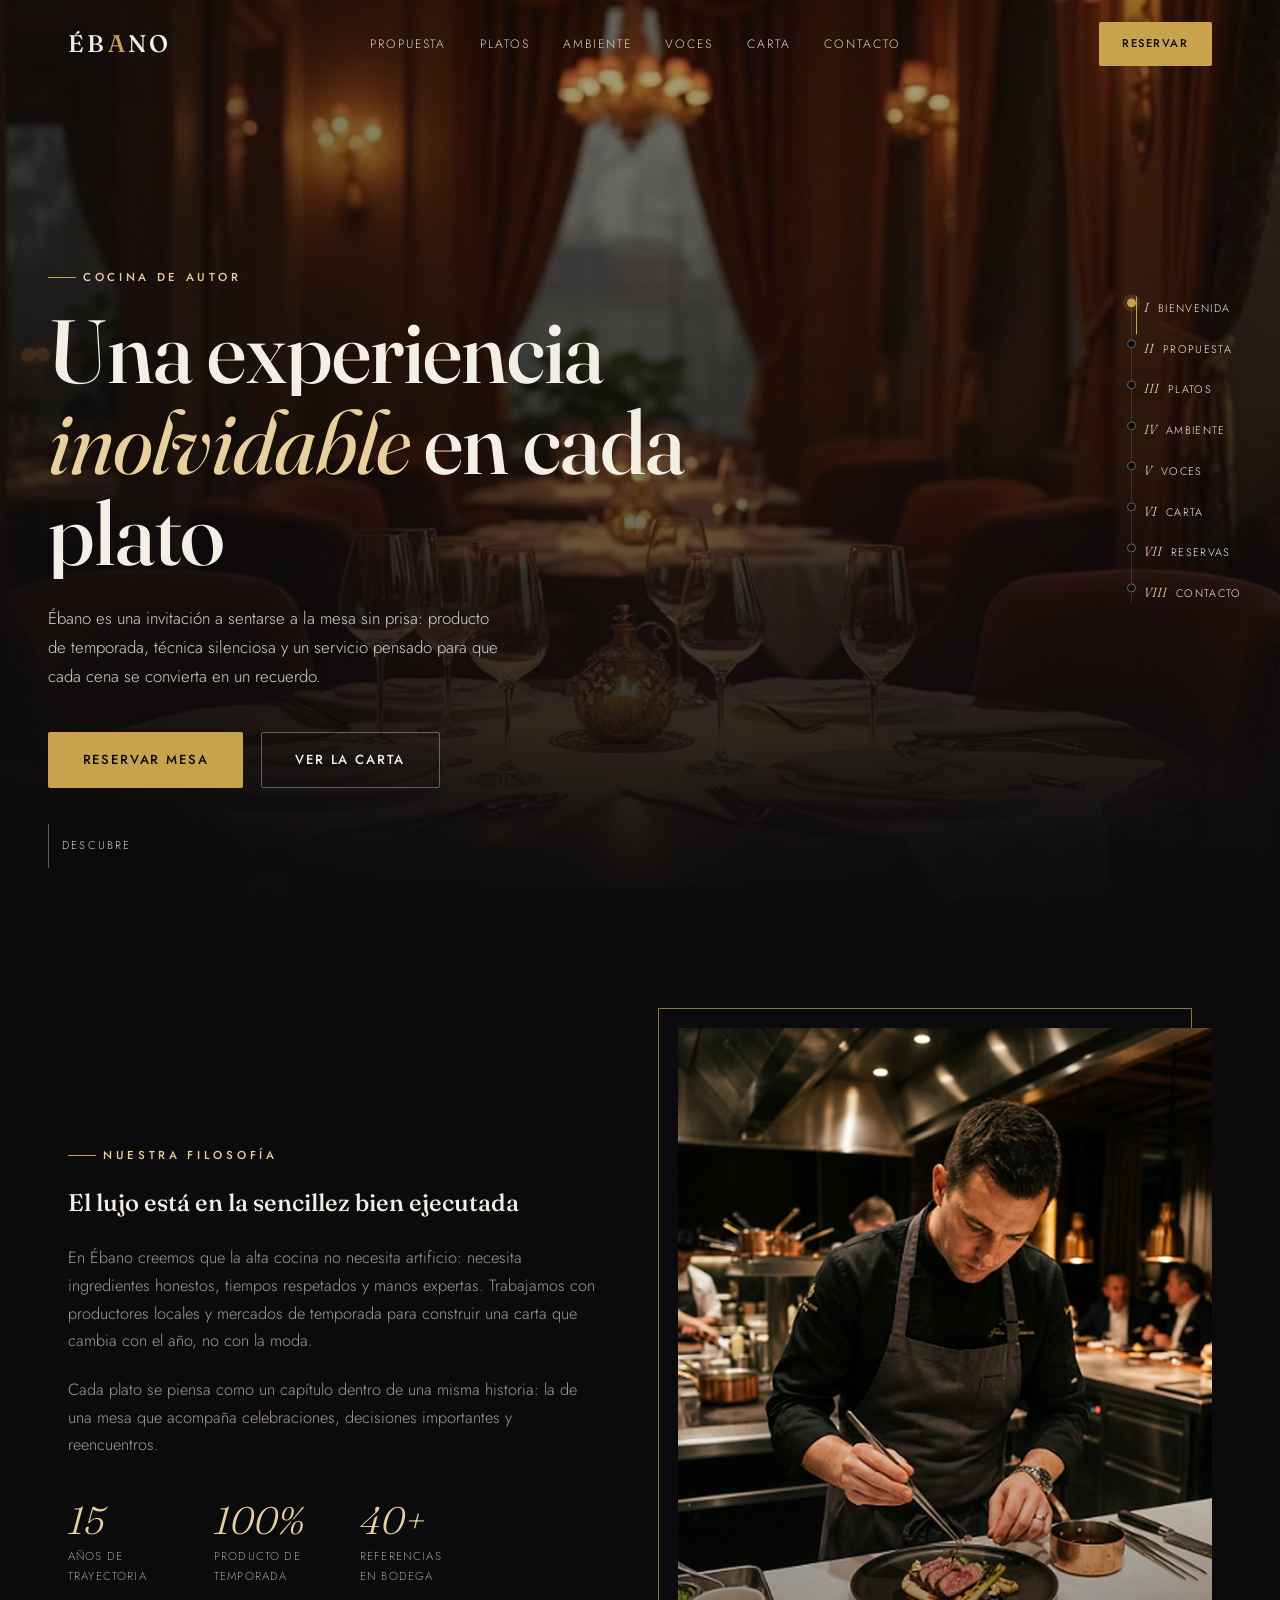
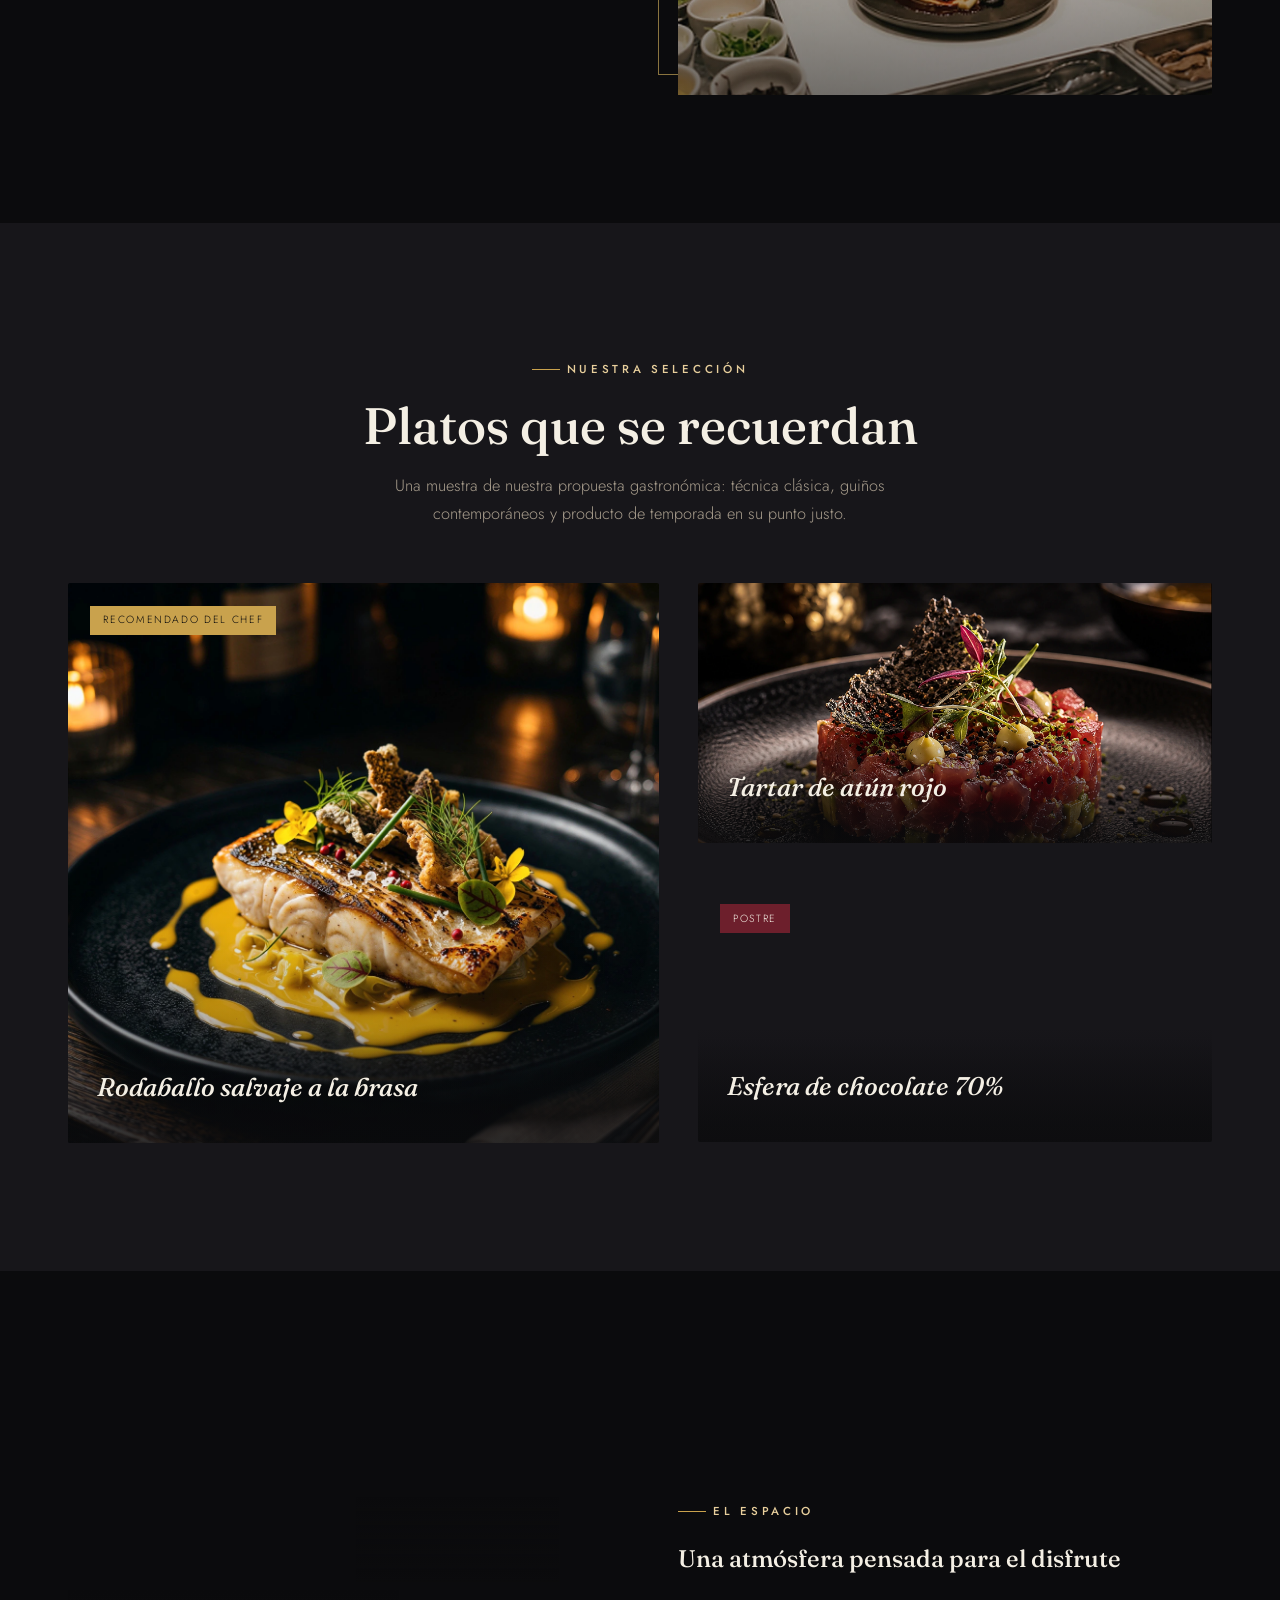
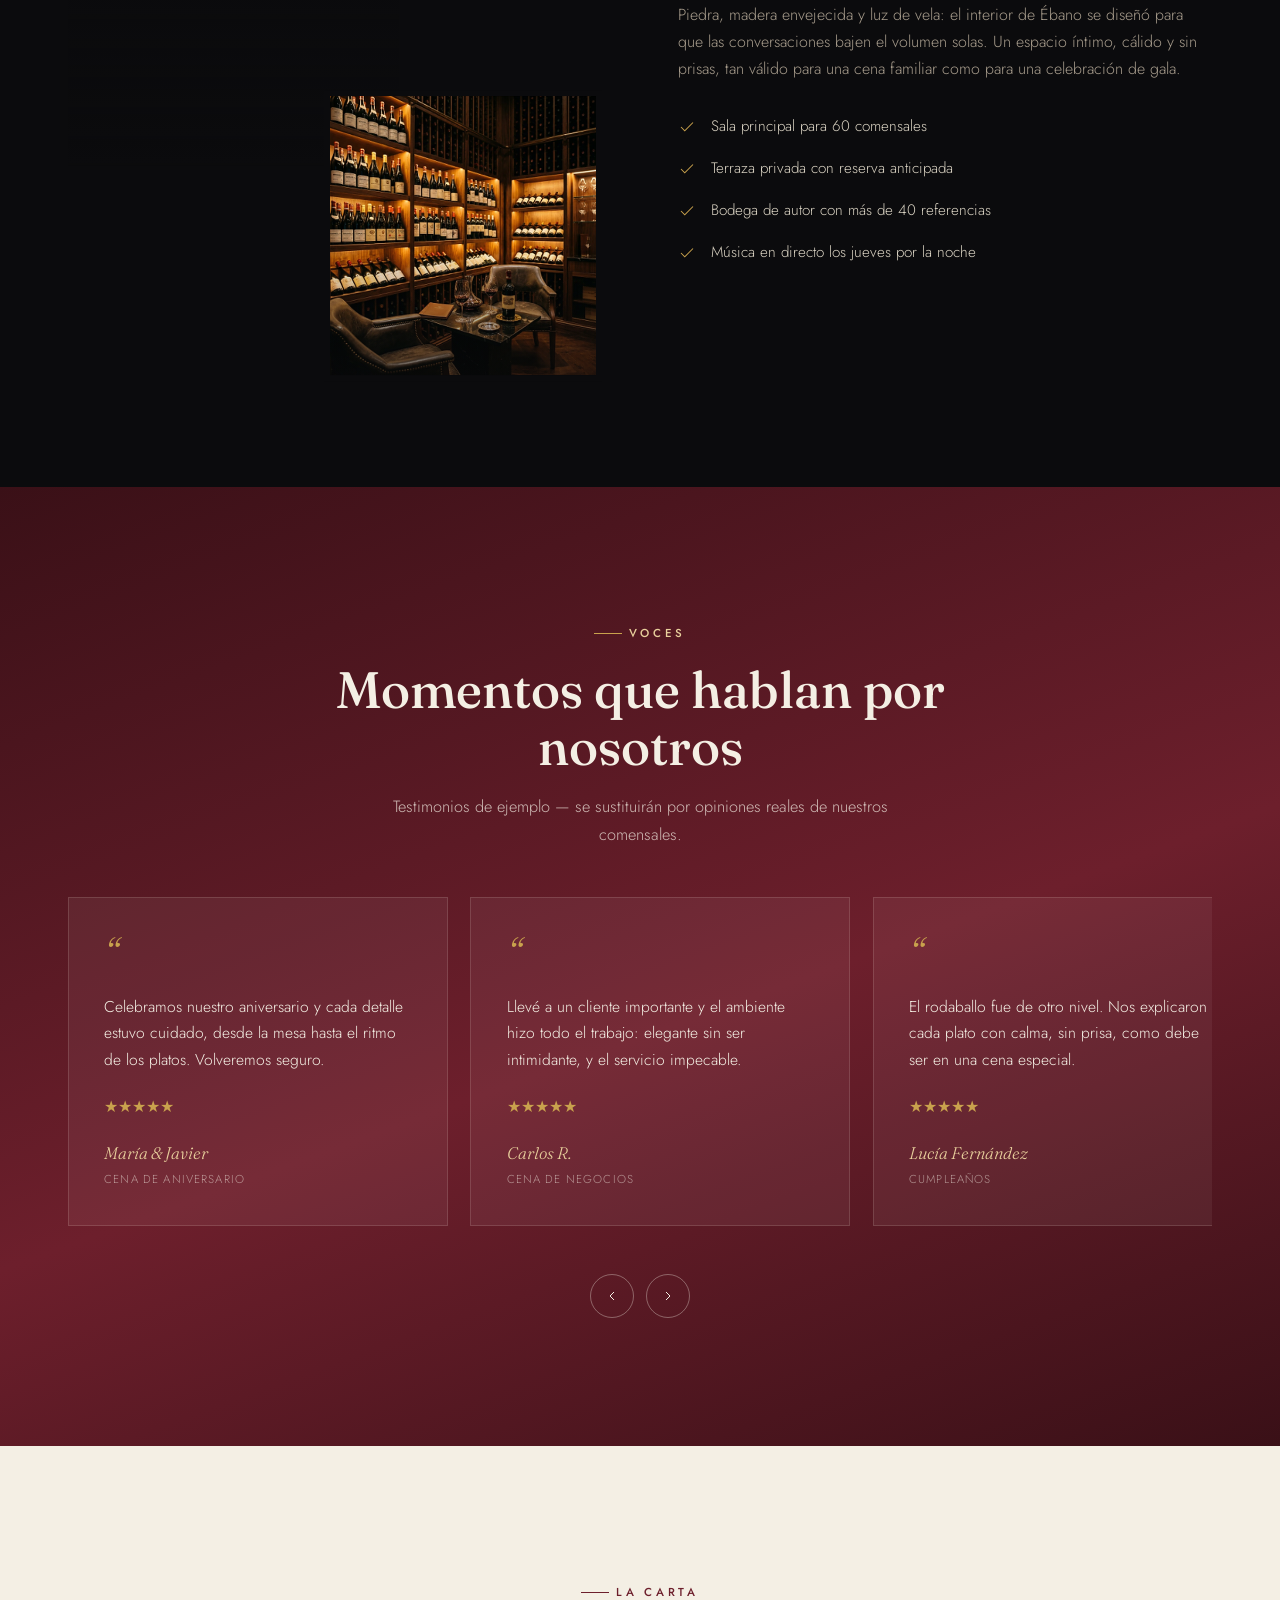
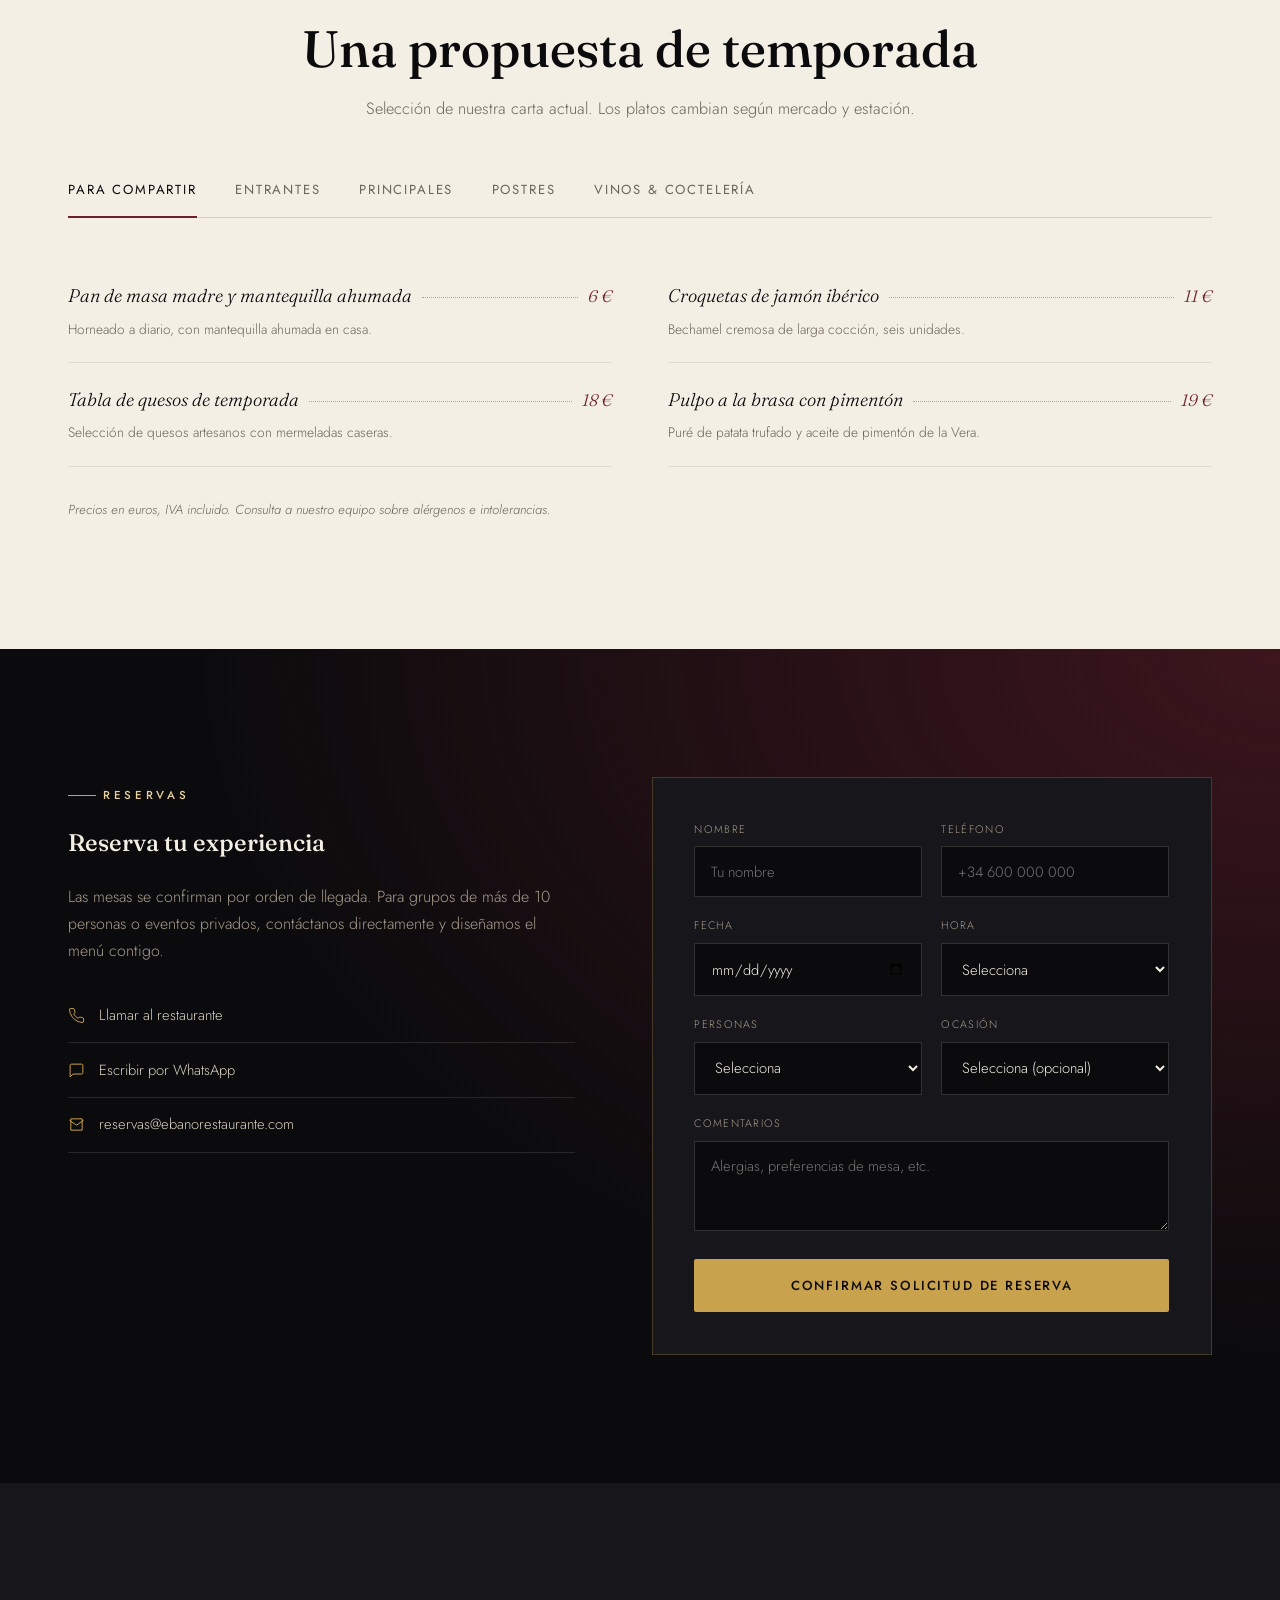
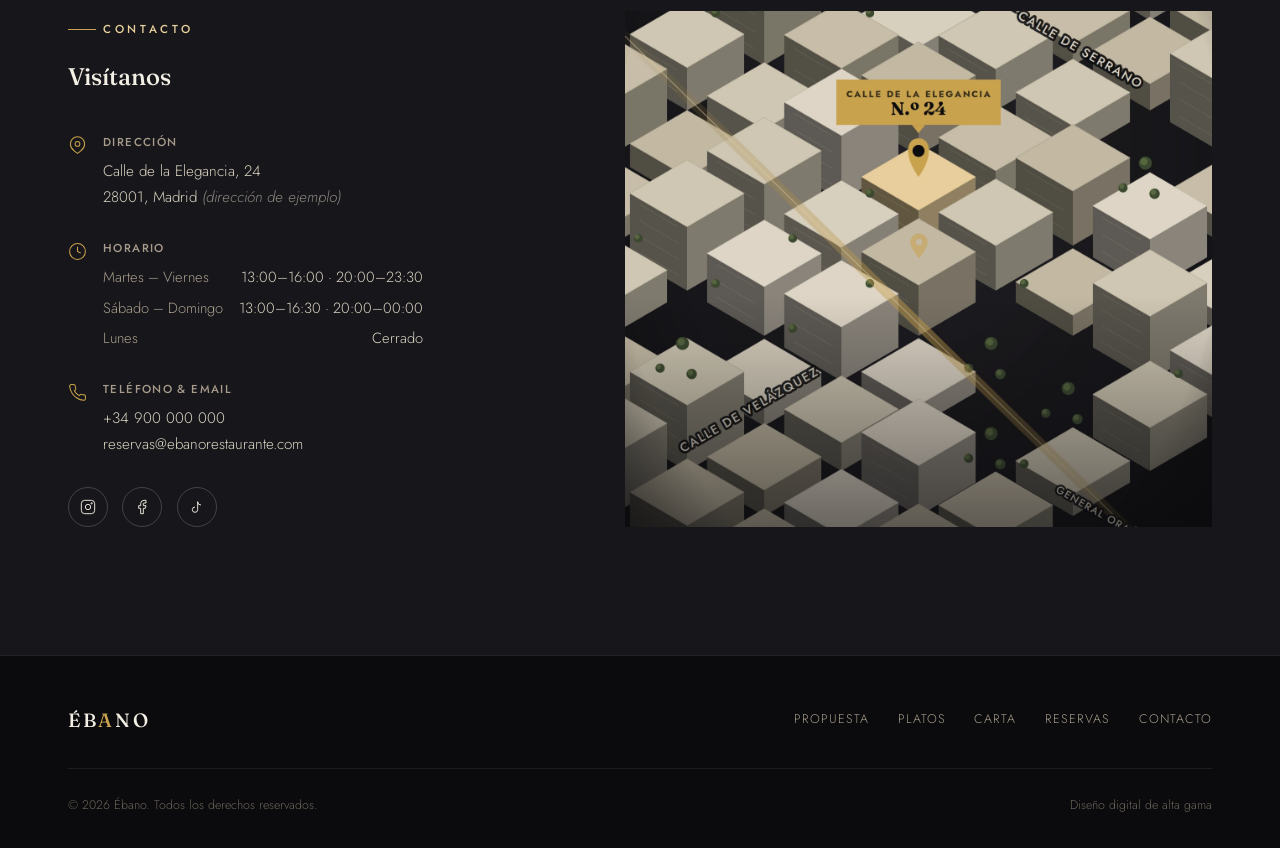
==== Ebano Restaurant/index.html @ 45c47ab7 "Add files via upload" ====
<!DOCTYPE html>
<html lang="es">
<head>
<meta charset="UTF-8">
<meta name="viewport" content="width=device-width, initial-scale=1.0">
<title>Ébano — Cocina de Autor</title>
<meta name="description" content="Ébano, cocina de autor. Una experiencia gastronómica excepcional para cenas, celebraciones y citas especiales.">

<link rel="preconnect" href="https://fonts.googleapis.com">
<link rel="preconnect" href="https://fonts.gstatic.com" crossorigin>
<link href="https://fonts.googleapis.com/css2?family=Fraunces:ital,wght@0,300;0,400;0,500;0,600;1,400;1,500&family=Jost:wght@300;400;500;600&display=swap" rel="stylesheet">

<style>
/* ============================================================
   TOKENS
============================================================ */
:root{
  --ink: #0b0b0d;
  --ink-2: #0f0f12;
  --charcoal: #17161a;
  --charcoal-2: #211f24;
  --gold: #c9a24d;
  --gold-soft: #e8cf9c;
  --gold-dim: #8a743f;
  --warm-white: #f4efe4;
  --warm-white-dim: #d9d2c2;
  --wine: #6d1f2c;
  --wine-deep: #3a1017;
  --stone: #a79c8c;
  --stone-dark: #6b6459;

  --font-display: 'Fraunces', serif;
  --font-body: 'Jost', sans-serif;

  --container: 1240px;
  --gap: clamp(1.25rem, 3vw, 2.5rem);
  --section-pad: clamp(5rem, 10vw, 9rem);
  --header-h: 88px;

  --ease: cubic-bezier(.22,1,.36,1);
}

@media (prefers-reduced-motion: reduce){
  *{ animation-duration: 0.001ms !important; animation-iteration-count: 1 !important; transition-duration: 0.001ms !important; scroll-behavior: auto !important; }
}

*,*::before,*::after{ box-sizing: border-box; }
html{ scroll-behavior: smooth; }
body{
  margin:0;
  background: var(--ink);
  color: var(--warm-white);
  font-family: var(--font-body);
  font-weight: 300;
  line-height: 1.7;
  -webkit-font-smoothing: antialiased;
  overflow-x: hidden;
}
img{ max-width:100%; display:block; }
a{ color: inherit; text-decoration: none; }
ul{ list-style: none; margin:0; padding:0; }
h1,h2,h3,h4{ font-family: var(--font-display); font-weight: 500; margin: 0; color: var(--warm-white); }
p{ margin:0; }
button{ font-family: var(--font-body); cursor:pointer; }
section{ scroll-margin-top: var(--header-h); position: relative; }
::selection{ background: var(--gold); color: var(--ink); }

::-webkit-scrollbar{ width:10px; }
::-webkit-scrollbar-track{ background: var(--ink); }
::-webkit-scrollbar-thumb{ background: var(--charcoal-2); border-radius: 10px; }

.container{ max-width: var(--container); margin: 0 auto; padding: 0 clamp(1.5rem, 5vw, 3rem); }

.eyebrow{
  display:inline-flex; align-items:center; gap:.6em;
  font-family: var(--font-body); font-size: .72rem; letter-spacing: .32em; text-transform: uppercase;
  color: var(--gold-soft); font-weight: 500; margin-bottom: 1.1rem;
}
.eyebrow::before{ content:""; width: 28px; height:1px; background: var(--gold); display:inline-block; }
.eyebrow.on-light{ color: var(--wine); }
.eyebrow.on-light::before{ background: var(--wine); }

.section-head{ max-width: 680px; }
.section-head.center{ margin: 0 auto; text-align:center; }
.section-head h2{ font-size: clamp(2.1rem, 4vw, 3.4rem); line-height: 1.12; }
.section-head p{ margin-top: 1.1rem; color: var(--stone); font-size: 1.02rem; max-width: 560px; }
.section-head.center p{ margin-left:auto; margin-right:auto; }

/* Buttons */
.btn{
  display:inline-flex; align-items:center; justify-content:center; gap:.6rem;
  padding: 1rem 2.1rem; font-size: .82rem; letter-spacing:.14em; text-transform:uppercase; font-weight:500;
  border-radius: 2px; border: 1px solid transparent; transition: transform .5s var(--ease), background .4s ease, color .4s ease, border-color .4s ease, box-shadow .4s ease;
  white-space: nowrap;
}
.btn-gold{ background: var(--gold); color: var(--ink); }
.btn-gold:hover{ background: var(--gold-soft); transform: translateY(-2px); box-shadow: 0 14px 30px -10px rgba(201,162,77,.45); }
.btn-ghost{ border-color: rgba(244,239,228,.35); color: var(--warm-white); background: transparent; }
.btn-ghost:hover{ border-color: var(--gold); color: var(--gold-soft); transform: translateY(-2px); }
.btn-ghost.on-light{ border-color: rgba(58,16,23,.3); color: var(--ink); }
.btn-ghost.on-light:hover{ border-color: var(--wine); color: var(--wine); }
.btn-sm{ padding: .72rem 1.4rem; font-size:.7rem; }
.btn-block{ width:100%; }

/* Reveal on scroll */
.reveal{ opacity:0; transform: translateY(28px); transition: opacity .9s var(--ease), transform .9s var(--ease); }
.reveal.is-visible{ opacity:1; transform: translateY(0); }
.reveal-d1{ transition-delay:.08s; } .reveal-d2{ transition-delay:.16s; } .reveal-d3{ transition-delay:.24s; } .reveal-d4{ transition-delay:.32s; }

/* Placeholder media component */
.placeholder-media{
  position:relative; overflow:hidden; background:
    linear-gradient(135deg, var(--charcoal) 0%, var(--charcoal-2) 50%, var(--charcoal) 100%);
  display:flex; align-items:center; justify-content:center;
  border: 1px dashed rgba(201,162,77,.35);
}
.placeholder-media::before{
  content:""; position:absolute; inset:0;
  background: repeating-linear-gradient(45deg, rgba(244,239,228,.025) 0 2px, transparent 2px 14px);
}
.placeholder-media .ph-inner{
  position:relative; z-index:1; display:flex; flex-direction:column; align-items:center; gap:.6rem;
  color: var(--stone); text-align:center; padding: 1rem;
}
.placeholder-media svg{ width:34px; height:34px; opacity:.55; }
.placeholder-media .ph-label{ font-size:.68rem; letter-spacing:.14em; text-transform:uppercase; opacity:.7; max-width: 220px; }
.placeholder-media.shimmer::after{
  content:""; position:absolute; inset:0;
  background: linear-gradient(100deg, transparent 30%, rgba(201,162,77,.08) 50%, transparent 70%);
  background-size: 220% 100%;
  animation: shimmer 6s ease-in-out infinite;
}
@keyframes shimmer{ 0%{background-position:180% 0;} 100%{background-position:-40% 0;} }

/* Real photo variant — same box/positioning as placeholder-media, just swaps the empty state for an actual image */
.placeholder-media.has-image{ border:none; background:none; }
.placeholder-media.has-image::before{ content:none; }
.placeholder-media.has-image.shimmer::after{ content:none; }
.placeholder-media.has-image img{
  position:absolute; inset:0; width:100%; height:100%; object-fit:cover; display:block; z-index:0;
}
.placeholder-media.has-image .img-shade{
  position:absolute; inset:0; z-index:1;
  background: linear-gradient(180deg, rgba(11,11,13,0) 55%, rgba(11,11,13,.55) 100%);
  pointer-events:none;
}

/* ============================================================
   CURTAIN INTRO
============================================================ */
.curtain{ position: fixed; inset:0; z-index: 999; pointer-events:none; }
.curtain-panel{ position:absolute; top:0; bottom:0; width:50%; background: var(--ink); transition: transform 1.3s var(--ease); }
.curtain-panel.left{ left:0; transform: translateX(0); }
.curtain-panel.right{ right:0; transform: translateX(0); }
.curtain-mark{
  position:absolute; top:50%; left:50%; transform: translate(-50%,-50%);
  font-family: var(--font-display); font-style:italic; font-weight:400; color: var(--gold-soft);
  font-size: 1.4rem; letter-spacing:.06em; opacity:1; transition: opacity .5s ease;
}
body.curtain-open .curtain-panel.left{ transform: translateX(-100%); }
body.curtain-open .curtain-panel.right{ transform: translateX(100%); }
body.curtain-open .curtain-mark{ opacity:0; }
body.curtain-done .curtain{ display:none; }

/* ============================================================
   HEADER / NAV
============================================================ */
.site-header{
  position: fixed; top:0; left:0; right:0; z-index: 500; height: var(--header-h);
  display:flex; align-items:center;
  background: transparent;
  transition: background .5s ease, box-shadow .5s ease, height .4s ease, backdrop-filter .5s ease;
}
.site-header.scrolled{
  background: rgba(11,11,13,.82); backdrop-filter: blur(14px); -webkit-backdrop-filter: blur(14px);
  box-shadow: 0 1px 0 rgba(201,162,77,.18); height: 76px;
}
.nav-inner{ width:100%; display:flex; align-items:center; justify-content:space-between; }
.logo{ font-family: var(--font-display); font-size: 1.5rem; letter-spacing:.14em; color: var(--warm-white); font-weight:500; }
.logo em{ color: var(--gold); font-style: normal; }
.nav-links{ display:flex; align-items:center; gap: 2.1rem; }
.nav-link{ font-size:.76rem; letter-spacing:.16em; text-transform:uppercase; color: var(--warm-white-dim); position:relative; padding: .3rem 0; transition: color .3s ease; }
.nav-link::after{ content:""; position:absolute; left:0; bottom:-2px; width:0; height:1px; background: var(--gold); transition: width .35s var(--ease); }
.nav-link:hover{ color: var(--warm-white); }
.nav-link:hover::after{ width:100%; }
.nav-right{ display:flex; align-items:center; gap:1.4rem; }
.nav-toggle{ display:none; flex-direction:column; gap:5px; background:none; border:none; padding: .6rem; z-index: 501; }
.nav-toggle span{ width:22px; height:1px; background: var(--warm-white); transition: transform .35s ease, opacity .35s ease; }

/* ============================================================
   COURSE RAIL (signature element)
============================================================ */
.course-rail{
  position: fixed; right: clamp(1rem, 3vw, 2.4rem); top:50%; transform: translateY(-50%);
  z-index: 400; display:flex; align-items:center;
}
.rail-track{ position:absolute; left:5px; top:0; bottom:0; width:1px; background: rgba(244,239,228,.14); }
.rail-progress{ position:absolute; left:5px; top:0; width:1px; background: var(--gold); height:0%; transition: height .2s linear; }
.rail-list{ display:flex; flex-direction:column; gap: 1.15rem; padding-left: 1.1rem; }
.rail-list li{ display:flex; align-items:baseline; gap:.6rem; cursor:pointer; opacity:.45; transition: opacity .4s ease; }
.rail-list li::before{ content:""; position:absolute; left:1px; width:9px; height:9px; margin-top:.15rem; border-radius:50%; background: var(--ink); border:1px solid var(--stone-dark); transition: all .4s ease; }
.rail-list li.active{ opacity:1; }
.rail-list li.active::before{ background: var(--gold); border-color: var(--gold); box-shadow: 0 0 0 4px rgba(201,162,77,.16); }
.rail-num{ font-family: var(--font-display); font-style:italic; font-size:.82rem; color: var(--gold-soft); }
.rail-label{ font-size:.68rem; letter-spacing:.12em; text-transform:uppercase; white-space:nowrap; }
@media (max-width: 1180px){ .course-rail{ display:none; } }

/* ============================================================
   HERO
============================================================ */
.hero{ position:relative; min-height:100vh; display:flex; align-items:flex-end; overflow:hidden; }
.hero-media{ position:absolute; inset:-8% -4%; }
.hero-media .placeholder-media{ width:100%; height:100%; border:none; }
.hero-overlay{
  position:absolute; inset:0;
  background:
    linear-gradient(180deg, rgba(11,11,13,.35) 0%, rgba(11,11,13,.55) 55%, rgba(11,11,13,.96) 100%),
    linear-gradient(90deg, rgba(11,11,13,.55) 0%, transparent 40%);
}
.hero-content{ position:relative; z-index:2; padding: 0 clamp(1.5rem,5vw,3rem) clamp(4.5rem,9vw,7rem); width:100%; }
.hero-content .eyebrow{ color: var(--gold-soft); }
.hero-title{
  font-size: clamp(2.6rem, 7vw, 6.2rem); line-height: 1.02; font-weight: 500; letter-spacing:-.01em;
  max-width: 15ch;
}
.hero-title .word{ display:inline-block; overflow:hidden; vertical-align:top; }
.hero-title .word span{ display:inline-block; transform: translateY(110%); transition: transform 1s var(--ease); }
.hero-title em{ font-style: italic; font-weight:400; color: var(--gold-soft); }
body.curtain-done .hero-title .word span{ transform: translateY(0); }
.hero-sub{ margin-top: 1.6rem; max-width: 46ch; color: var(--warm-white-dim); font-size: 1.05rem; }
.hero-actions{ margin-top: 2.6rem; display:flex; gap:1.1rem; flex-wrap:wrap; }
.hero-scroll{
  position:absolute; left: clamp(1.5rem,5vw,3rem); bottom: 2rem; z-index:2;
  display:flex; align-items:center; gap:.8rem; color: var(--warm-white-dim); font-size:.7rem; letter-spacing:.2em; text-transform:uppercase;
}
.hero-scroll .line{ width:1px; height: 44px; background: rgba(244,239,228,.35); position:relative; overflow:hidden; }
.hero-scroll .line::after{ content:""; position:absolute; top:-100%; left:0; width:100%; height:100%; background: var(--gold); animation: scrollline 2.4s ease-in-out infinite; }
@keyframes scrollline{ 0%{ top:-100%; } 60%{ top:100%; } 100%{ top:100%; } }

/* ============================================================
   PROPUESTA
============================================================ */
.propuesta{ padding: var(--section-pad) 0; background: var(--ink); }
.propuesta .container{ display:grid; grid-template-columns: 1fr 1fr; gap: clamp(2.5rem,6vw,5rem); align-items:center; }
.propuesta-media{ position:relative; }
.propuesta-media::before{
  content:""; position:absolute; top: -20px; left: -20px; right: 20px; bottom: 20px;
  border: 1px solid var(--gold-dim); z-index:0;
}
.propuesta-media .placeholder-media{ position:relative; z-index:1; aspect-ratio: 4/5; width:100%; }
.propuesta-text p{ color: var(--stone); font-size: 1.02rem; margin-top: 1.3rem; }
.stats-row{ display:flex; gap: clamp(1.6rem,4vw,3rem); margin-top: 2.6rem; flex-wrap:wrap; }
.stat{ }
.stat-num{ font-family: var(--font-display); font-style:italic; font-size: 2.4rem; color: var(--gold-soft); line-height:1; }
.stat-label{ margin-top:.5rem; font-size:.72rem; letter-spacing:.1em; text-transform:uppercase; color: var(--stone); max-width:14ch; }

/* ============================================================
   PLATOS
============================================================ */
.platos{ padding: var(--section-pad) 0; background: var(--charcoal); }
.dishes-grid{ margin-top: 3.5rem; display:grid; grid-template-columns: 1.15fr 1fr; gap: var(--gap); }
.dish-side{ display:flex; flex-direction:column; gap: var(--gap); }
.dish-card{ position:relative; border-radius:2px; overflow:hidden; cursor:default; }
.dish-card .placeholder-media{ width:100%; height:100%; border:none; transition: transform 1.4s var(--ease); }
.dish-card:hover .placeholder-media{ transform: scale(1.06); }
.dish-card.featured{ min-height: 560px; }
.dish-side .dish-card{ min-height: 260px; }
.dish-tag{
  position:absolute; top: 1.4rem; left:1.4rem; z-index:2; font-size:.65rem; letter-spacing:.16em; text-transform:uppercase;
  color: var(--ink); background: var(--gold); padding:.35rem .8rem;
}
.dish-info{
  position:absolute; left:0; right:0; bottom:0; z-index:2; padding: 1.8rem;
  background: linear-gradient(0deg, rgba(11,11,13,.94) 10%, rgba(11,11,13,.5) 60%, transparent 100%);
  transform: translateY(46%); transition: transform .6s var(--ease);
}
.dish-card:hover .dish-info{ transform: translateY(0); }
.dish-name{ font-size: clamp(1.3rem,2vw,1.8rem); font-style: italic; }
.dish-desc{ margin-top:.6rem; color: var(--warm-white-dim); font-size:.9rem; max-width: 40ch; opacity:0; transition: opacity .4s ease .1s; }
.dish-card:hover .dish-desc{ opacity:1; }
.dish-price{ margin-top:.8rem; color: var(--gold-soft); font-size:.85rem; letter-spacing:.06em; }

/* ============================================================
   AMBIENTE
============================================================ */
.ambiente{ padding: var(--section-pad) 0; background: var(--ink); overflow:hidden; }
.ambiente-grid{ display:grid; grid-template-columns: 1fr 1fr; gap: clamp(2.5rem,6vw,5rem); align-items:center; }
.ambiente-mosaic{ position:relative; height: clamp(380px, 46vw, 560px); }
.mosaic-item{ position:absolute; overflow:hidden; }
.mosaic-item .placeholder-media{ width:100%; height:100%; border:none; }
.mosaic-1{ width:62%; height:70%; top:0; left:0; z-index:2; }
.mosaic-2{ width:52%; height:52%; right:0; bottom:0; z-index:3; border: 6px solid var(--ink); }
.mosaic-3{ width:38%; height:34%; right:8%; top:6%; z-index:1; opacity:.85; }
.ambiente-text p{ color: var(--stone); margin-top: 1.3rem; }
.feature-list{ margin-top: 2rem; display:flex; flex-direction:column; gap: 1rem; }
.feature-item{ display:flex; align-items:center; gap:.9rem; color: var(--warm-white-dim); font-size:.95rem; }
.feature-item svg{ width:18px; height:18px; color: var(--gold); flex-shrink:0; }

/* ============================================================
   VOCES / TESTIMONIALS
============================================================ */
.voces{ padding: var(--section-pad) 0; background: linear-gradient(160deg, var(--wine-deep) 0%, var(--wine) 55%, var(--wine-deep) 100%); }
.voces .eyebrow{ color: var(--gold-soft); }
.voces .section-head p{ color: rgba(244,239,228,.75); }
.testimonial-wrap{ position:relative; margin-top: 3rem; }
.testimonial-track{
  display:flex; gap: 1.4rem; overflow-x:auto; scroll-snap-type: x mandatory; padding-bottom: 1rem;
  scrollbar-width: none;
}
.testimonial-track::-webkit-scrollbar{ display:none; }
.t-card{
  scroll-snap-align:start; flex: 0 0 clamp(280px, 34vw, 380px); background: rgba(244,239,228,.06);
  border: 1px solid rgba(244,239,228,.14); padding: 2.2rem; display:flex; flex-direction:column; gap:1.2rem;
}
.t-quote-mark{ font-family: var(--font-display); font-style:italic; font-size: 2.6rem; color: var(--gold); line-height:1; }
.t-text{ color: var(--warm-white); font-size:.98rem; flex-grow:1; }
.t-stars{ display:flex; gap:.2rem; color: var(--gold); }
.t-stars svg{ width:14px; height:14px; }
.t-name{ font-family: var(--font-display); font-style:italic; color: var(--gold-soft); font-size:1.05rem; }
.t-occasion{ font-size:.72rem; letter-spacing:.1em; text-transform:uppercase; color: rgba(244,239,228,.55); margin-top:.15rem; }
.carousel-controls{ display:flex; gap:.8rem; justify-content:center; margin-top:2rem; }
.carousel-btn{
  width:44px; height:44px; border-radius:50%; border:1px solid rgba(244,239,228,.35); background:transparent;
  display:flex; align-items:center; justify-content:center; color: var(--warm-white); transition: all .35s ease;
}
.carousel-btn:hover{ border-color: var(--gold); color: var(--gold-soft); }
.carousel-btn svg{ width:16px; height:16px; }

/* ============================================================
   CARTA / MENU  (light "paper" section — signature contrast)
============================================================ */
.carta{ padding: var(--section-pad) 0; background: var(--warm-white); color: var(--ink); }
.carta .eyebrow{ color: var(--wine); }
.carta .eyebrow::before{ background: var(--wine); }
.carta .section-head h2{ color: var(--ink); }
.carta .section-head p{ color: var(--stone-dark); }
.menu-tabs{ margin-top: 3rem; display:flex; gap: clamp(1.2rem,3vw,2.4rem); flex-wrap:wrap; border-bottom: 1px solid rgba(58,16,23,.15); padding-bottom: 0; }
.menu-tab{
  background:none; border:none; padding: .6rem 0 1.1rem; font-size:.82rem; letter-spacing:.14em; text-transform:uppercase;
  color: var(--stone-dark); position:relative; transition: color .3s ease;
}
.menu-tab::after{ content:""; position:absolute; left:0; right:0; bottom:-1px; height:2px; background: var(--wine); transform: scaleX(0); transform-origin:left; transition: transform .4s var(--ease); }
.menu-tab.active{ color: var(--ink); }
.menu-tab.active::after{ transform: scaleX(1); }
.menu-panel{ display:none; margin-top: 2.6rem; }
.menu-panel.active{ display:block; animation: fadein .5s ease; }
@keyframes fadein{ from{ opacity:0; transform: translateY(8px);} to{ opacity:1; transform: translateY(0);} }
.menu-grid{ display:grid; grid-template-columns: 1fr 1fr; gap: 0 3.5rem; }
.menu-item{ display:flex; flex-direction:column; padding: 1.3rem 0; border-bottom: 1px solid rgba(58,16,23,.1); }
.menu-item-top{ display:flex; align-items:baseline; gap:.6rem; }
.menu-item-name{ font-family: var(--font-display); font-style:italic; font-size:1.15rem; white-space:nowrap; }
.menu-item-leader{ flex-grow:1; border-bottom:1px dotted rgba(58,16,23,.35); transform: translateY(-4px); }
.menu-item-price{ font-family: var(--font-display); font-style:italic; font-size:1.05rem; color: var(--wine); white-space:nowrap; }
.menu-item-desc{ margin-top:.4rem; font-size:.86rem; color: var(--stone-dark); max-width: 46ch; }
.menu-note{ margin-top: 2rem; font-size:.82rem; color: var(--stone-dark); font-style:italic; }

/* ============================================================
   RESERVAS
============================================================ */
.reservas{ padding: var(--section-pad) 0; background: radial-gradient(ellipse at top right, rgba(109,31,44,.5), transparent 60%), var(--ink); }
.reservas-grid{ display:grid; grid-template-columns: .95fr 1.05fr; gap: clamp(2.5rem,6vw,5rem); align-items:flex-start; }
.reservas-text p{ color: var(--stone); margin-top:1.2rem; }
.quick-actions{ margin-top: 2.4rem; display:flex; flex-direction:column; gap:.9rem; }
.quick-action{ display:flex; align-items:center; gap:.9rem; color: var(--warm-white-dim); font-size:.92rem; border-bottom:1px solid rgba(244,239,228,.12); padding-bottom:.9rem; transition: color .3s ease; }
.quick-action:hover{ color: var(--gold-soft); }
.quick-action svg{ width:17px; height:17px; color: var(--gold); flex-shrink:0; }

.res-card{ background: var(--charcoal); border: 1px solid rgba(201,162,77,.25); padding: clamp(1.8rem,4vw,2.6rem); position:relative; }
.res-form{ display:grid; grid-template-columns: 1fr 1fr; gap: 1.2rem; }
.field{ display:flex; flex-direction:column; gap:.5rem; }
.field.full{ grid-column: 1 / -1; }
.field label{ font-size:.68rem; letter-spacing:.12em; text-transform:uppercase; color: var(--stone); }
.field input, .field select, .field textarea{
  background: var(--ink); border: 1px solid rgba(244,239,228,.16); color: var(--warm-white);
  padding: .85rem 1rem; font-family: var(--font-body); font-size:.92rem; font-weight:300; transition: border-color .3s ease;
}
.field input:focus, .field select:focus, .field textarea:focus{ outline:none; border-color: var(--gold); }
.field textarea{ resize: vertical; min-height: 90px; }
.res-submit{ grid-column: 1/-1; margin-top:.6rem; }
.res-success{ display:none; flex-direction:column; align-items:center; text-align:center; gap:1.1rem; padding: 2.4rem 1rem; }
.res-success.show{ display:flex; animation: fadein .6s ease; }
.res-success .check{ width:56px; height:56px; border-radius:50%; border:1px solid var(--gold); display:flex; align-items:center; justify-content:center; }
.res-success .check svg{ width:24px; height:24px; color: var(--gold); }
.res-success h4{ font-style:italic; font-size:1.4rem; }
.res-success p{ color: var(--stone); font-size:.92rem; max-width: 34ch; }

/* ============================================================
   CONTACTO
============================================================ */
.contacto{ padding: var(--section-pad) 0; background: var(--charcoal); }
.contacto-grid{ display:grid; grid-template-columns: .9fr 1.1fr; gap: clamp(2.5rem,6vw,5rem); align-items:stretch; }
.info-block{ margin-bottom: 1.8rem; display:flex; gap:1rem; }
.info-block svg{ width:19px; height:19px; color: var(--gold); flex-shrink:0; margin-top:.2rem; }
.info-block h4{ font-size:.72rem; letter-spacing:.12em; text-transform:uppercase; color: var(--stone); font-family: var(--font-body); font-weight:500; margin-bottom:.4rem; }
.info-block p{ color: var(--warm-white-dim); font-size:.95rem; }
.hours-table{ display:flex; flex-direction:column; gap:.35rem; }
.hours-row{ display:flex; justify-content:space-between; gap:1rem; font-size:.92rem; color: var(--warm-white-dim); }
.hours-row span:first-child{ color: var(--stone); }
.social-row{ display:flex; gap:.9rem; margin-top:1.6rem; }
.social-icon{ width:40px; height:40px; border:1px solid rgba(244,239,228,.2); border-radius:50%; display:flex; align-items:center; justify-content:center; transition: all .3s ease; }
.social-icon:hover{ border-color: var(--gold); background: var(--gold); color: var(--ink); }
.social-icon svg{ width:16px; height:16px; }
.map-placeholder{ min-height: 380px; height:100%; position:relative; }
.map-placeholder .pin{ position:absolute; top:50%; left:50%; transform: translate(-50%,-100%); color: var(--gold); }
.map-placeholder .pin svg{ width:30px; height:30px; }

/* ============================================================
   FOOTER
============================================================ */
.site-footer{ background: var(--ink); border-top: 1px solid rgba(244,239,228,.1); padding: 3rem 0 2rem; }
.footer-top{ display:flex; justify-content:space-between; align-items:center; flex-wrap:wrap; gap:1.5rem; padding-bottom: 2rem; border-bottom: 1px solid rgba(244,239,228,.08); }
.footer-links{ display:flex; gap: 1.8rem; flex-wrap:wrap; }
.footer-links a{ font-size:.78rem; letter-spacing:.08em; text-transform:uppercase; color: var(--stone); transition: color .3s ease; }
.footer-links a:hover{ color: var(--gold-soft); }
.footer-bottom{ padding-top:1.6rem; display:flex; justify-content:space-between; flex-wrap:wrap; gap:1rem; font-size:.78rem; color: var(--stone-dark); }

/* ============================================================
   CUSTOM CURSOR (pointer devices only)
============================================================ */
.cursor-ring{ position:fixed; width:30px; height:30px; border:1px solid var(--gold); border-radius:50%; pointer-events:none; z-index:600; transform: translate(-50%,-50%); transition: width .25s ease, height .25s ease, opacity .3s ease, border-color .25s ease; opacity:0; }
.cursor-ring.active{ opacity:.9; }
.cursor-ring.big{ width:54px; height:54px; background: rgba(201,162,77,.08); }
@media (hover:none), (max-width:900px){ .cursor-ring{ display:none; } }

/* ============================================================
   RESPONSIVE
============================================================ */
@media (max-width: 980px){
  .propuesta .container, .ambiente-grid, .reservas-grid, .contacto-grid{ grid-template-columns: 1fr; }
  .propuesta-media{ order:-1; }
  .dishes-grid{ grid-template-columns: 1fr; }
  .dish-card.featured{ min-height: 380px; }
  .menu-grid{ grid-template-columns: 1fr; }
  .res-form{ grid-template-columns: 1fr; }
}
@media (max-width: 900px){
  .nav-links{
    position: fixed; inset: 0 0 0 auto; width: min(78vw, 340px); background: var(--ink-2);
    flex-direction:column; align-items:flex-start; justify-content:center; gap: 2rem; padding: 2rem;
    transform: translateX(100%); transition: transform .5s var(--ease); box-shadow: -10px 0 40px rgba(0,0,0,.4);
  }
  .nav-links.open{ transform: translateX(0); }
  .nav-toggle{ display:flex; }
  body.nav-open .nav-toggle span:nth-child(1){ transform: translateY(6px) rotate(45deg); }
  body.nav-open .nav-toggle span:nth-child(2){ opacity:0; }
  body.nav-open .nav-toggle span:nth-child(3){ transform: translateY(-6px) rotate(-45deg); }
  .nav-right .btn{ display:none; }
}
@media (max-width: 640px){
  .hero-title{ max-width: 100%; }
  .stats-row{ gap: 1.6rem; }
  .footer-top, .footer-bottom{ flex-direction:column; align-items:flex-start; }
}
</style>
</head>
<body>

<!-- CURTAIN INTRO -->
<div class="curtain" id="curtain" aria-hidden="true">
  <div class="curtain-panel left"></div>
  <div class="curtain-panel right"></div>
  <div class="curtain-mark">É B A N O</div>
</div>

<div class="cursor-ring" id="cursorRing"></div>

<!-- HEADER -->
<header class="site-header" id="siteHeader">
  <div class="container nav-inner">
    <a href="#inicio" class="logo">ÉB<em>A</em>NO</a>
    <nav class="nav-links" id="navLinks">
      <a class="nav-link" href="#propuesta">Propuesta</a>
      <a class="nav-link" href="#platos">Platos</a>
      <a class="nav-link" href="#ambiente">Ambiente</a>
      <a class="nav-link" href="#voces">Voces</a>
      <a class="nav-link" href="#carta">Carta</a>
      <a class="nav-link" href="#contacto">Contacto</a>
    </nav>
    <div class="nav-right">
      <a href="#reservas" class="btn btn-gold btn-sm">Reservar</a>
      <button class="nav-toggle" id="navToggle" aria-label="Abrir menú">
        <span></span><span></span><span></span>
      </button>
    </div>
  </div>
</header>

<!-- COURSE RAIL -->
<aside class="course-rail" id="courseRail">
  <div class="rail-track"><div class="rail-progress" id="railProgress"></div></div>
  <ul class="rail-list">
    <li data-target="inicio" class="active"><span class="rail-num">I</span><span class="rail-label">Bienvenida</span></li>
    <li data-target="propuesta"><span class="rail-num">II</span><span class="rail-label">Propuesta</span></li>
    <li data-target="platos"><span class="rail-num">III</span><span class="rail-label">Platos</span></li>
    <li data-target="ambiente"><span class="rail-num">IV</span><span class="rail-label">Ambiente</span></li>
    <li data-target="voces"><span class="rail-num">V</span><span class="rail-label">Voces</span></li>
    <li data-target="carta"><span class="rail-num">VI</span><span class="rail-label">Carta</span></li>
    <li data-target="reservas"><span class="rail-num">VII</span><span class="rail-label">Reservas</span></li>
    <li data-target="contacto"><span class="rail-num">VIII</span><span class="rail-label">Contacto</span></li>
  </ul>
</aside>

<!-- HERO -->
<section id="inicio" class="hero">
  <div class="hero-media" data-parallax="0.25">
    <div class="placeholder-media has-image">
      <img src="images/hero-salon.webp" alt="Salón principal de Ébano en penumbra, mesas vestidas con velas encendidas y copas de vino" loading="eager" fetchpriority="high" decoding="async">
      <div class="img-shade"></div>
    </div>
  </div>
  <div class="hero-overlay"></div>

  <div class="hero-content">
    <div class="eyebrow reveal">Cocina de autor</div>
    <h1 class="hero-title">
      <div class="word"><span>Una</span></div> <div class="word"><span>experiencia</span></div><br>
      <div class="word"><span><em>inolvidable</em></span></div> <div class="word"><span>en</span></div> <div class="word"><span>cada</span></div> <div class="word"><span>plato</span></div>
    </h1>
    <p class="hero-sub reveal reveal-d2">Ébano es una invitación a sentarse a la mesa sin prisa: producto de temporada, técnica silenciosa y un servicio pensado para que cada cena se convierta en un recuerdo.</p>
    <div class="hero-actions reveal reveal-d3">
      <a href="#reservas" class="btn btn-gold">Reservar mesa</a>
      <a href="#carta" class="btn btn-ghost">Ver la carta</a>
    </div>
  </div>

  <div class="hero-scroll"><span class="line"></span> Descubre</div>
</section>

<!-- PROPUESTA -->
<section id="propuesta" class="section propuesta">
  <div class="container">
    <div class="propuesta-text">
      <div class="eyebrow reveal">Nuestra filosofía</div>
      <h2 class="reveal">El lujo está en la sencillez bien ejecutada</h2>
      <p class="reveal reveal-d1">En Ébano creemos que la alta cocina no necesita artificio: necesita ingredientes honestos, tiempos respetados y manos expertas. Trabajamos con productores locales y mercados de temporada para construir una carta que cambia con el año, no con la moda.</p>
      <p class="reveal reveal-d2">Cada plato se piensa como un capítulo dentro de una misma historia: la de una mesa que acompaña celebraciones, decisiones importantes y reencuentros.</p>
      <div class="stats-row">
        <div class="stat reveal reveal-d1"><div class="stat-num" data-count="15">0</div><div class="stat-label">Años de trayectoria</div></div>
        <div class="stat reveal reveal-d2"><div class="stat-num" data-count="100" data-suffix="%">0%</div><div class="stat-label">Producto de temporada</div></div>
        <div class="stat reveal reveal-d3"><div class="stat-num" data-count="40" data-suffix="+">0</div><div class="stat-label">Referencias en bodega</div></div>
      </div>
    </div>
    <div class="propuesta-media reveal reveal-d2">
      <div class="placeholder-media has-image">
        <img src="images/chef-ejecutivo.webp" alt="Chef ejecutivo de Ébano terminando un emplatado en la cocina abierta" loading="lazy" decoding="async">
        <div class="img-shade"></div>
      </div>
    </div>
  </div>
</section>

<!-- PLATOS -->
<section id="platos" class="section platos">
  <div class="container">
    <div class="section-head center reveal">
      <div class="eyebrow" style="justify-content:center">Nuestra selección</div>
      <h2>Platos que se recuerdan</h2>
      <p>Una muestra de nuestra propuesta gastronómica: técnica clásica, guiños contemporáneos y producto de temporada en su punto justo.</p>
    </div>

    <div class="dishes-grid">
      <div class="dish-card featured reveal reveal-d1">
        <div class="placeholder-media has-image">
          <img src="images/rodaballo.webp" alt="Rodaballo salvaje a la brasa con beurre blanc de azafrán" loading="lazy" decoding="async">
          <div class="img-shade"></div>
        </div>
        <span class="dish-tag">Recomendado del chef</span>
        <div class="dish-info">
          <h3 class="dish-name">Rodaballo salvaje a la brasa</h3>
          <p class="dish-desc">Beurre blanc de azafrán, puerro confitado y crujiente de sus propias escamas.</p>
          <p class="dish-price">34 €</p>
        </div>
      </div>

      <div class="dish-side">
        <div class="dish-card reveal reveal-d2">
          <div class="placeholder-media has-image">
            <img src="images/tartar-atun.webp" alt="Tartar de atún rojo con aguacate ahumado y sésamo negro" loading="lazy" decoding="async">
            <div class="img-shade"></div>
          </div>
          <div class="dish-info">
            <h3 class="dish-name">Tartar de atún rojo</h3>
            <p class="dish-desc">Toques cítricos, aguacate ahumado y sésamo negro tostado.</p>
            <p class="dish-price">21 €</p>
          </div>
        </div>
        <div class="dish-card reveal reveal-d3">
          <div class="placeholder-media has-image">
            <img src="images/esfera-chocolate.webp" alt="Esfera de chocolate 70% con interior líquido de avellana" loading="lazy" decoding="async">
            <div class="img-shade"></div>
          </div>
          <span class="dish-tag" style="background:var(--wine); color:var(--warm-white);">Postre</span>
          <div class="dish-info">
            <h3 class="dish-name">Esfera de chocolate 70%</h3>
            <p class="dish-desc">Corazón líquido de avellana y helado de café tostado en casa.</p>
            <p class="dish-price">12 €</p>
          </div>
        </div>
      </div>
    </div>
  </div>
</section>

<!-- AMBIENTE -->
<section id="ambiente" class="section ambiente">
  <div class="container ambiente-grid">
    <div class="ambiente-mosaic">
      <div class="mosaic-item mosaic-1 reveal" data-parallax="0.06">
        <div class="placeholder-media has-image">
          <img src="images/ambiente-sala.webp" alt="Sala principal de Ébano con madera oscura, luces cálidas colgantes y mesa con velas" loading="lazy" decoding="async">
          <div class="img-shade"></div>
        </div>
      </div>
      <!-- Bodega de vinos -->
      <div class="mosaic-item mosaic-2 reveal reveal-d2" data-parallax="-0.05">
        <div class="placeholder-media has-image">
          <img src="images/bodega-vinos.webp" alt="Bodega de vinos de Ébano con estanterías iluminadas" loading="lazy" decoding="async">
          <div class="img-shade"></div>
        </div>
      </div>
      <!-- Detalle de mesa -->
      <div class="mosaic-item mosaic-3 reveal reveal-d3" data-parallax="0.1">
        <div class="placeholder-media has-image">
          <img src="images/detalle-mesa.webp" alt="Detalle de mesa con copa de vino, cubertería y luz de vela" loading="lazy" decoding="async">
          <div class="img-shade"></div>
        </div>
      </div>
    </div>

    <div class="ambiente-text">
      <div class="eyebrow reveal">El espacio</div>
      <h2 class="reveal">Una atmósfera pensada para el disfrute</h2>
      <p class="reveal reveal-d1">Piedra, madera envejecida y luz de vela: el interior de Ébano se diseñó para que las conversaciones bajen el volumen solas. Un espacio íntimo, cálido y sin prisas, tan válido para una cena familiar como para una celebración de gala.</p>
      <div class="feature-list">
        <div class="feature-item reveal reveal-d1"><svg viewBox="0 0 24 24" fill="none" stroke="currentColor" stroke-width="1.4"><path d="M20 6L9 17l-5-5"/></svg> Sala principal para 60 comensales</div>
        <div class="feature-item reveal reveal-d2"><svg viewBox="0 0 24 24" fill="none" stroke="currentColor" stroke-width="1.4"><path d="M20 6L9 17l-5-5"/></svg> Terraza privada con reserva anticipada</div>
        <div class="feature-item reveal reveal-d3"><svg viewBox="0 0 24 24" fill="none" stroke="currentColor" stroke-width="1.4"><path d="M20 6L9 17l-5-5"/></svg> Bodega de autor con más de 40 referencias</div>
        <div class="feature-item reveal reveal-d4"><svg viewBox="0 0 24 24" fill="none" stroke="currentColor" stroke-width="1.4"><path d="M20 6L9 17l-5-5"/></svg> Música en directo los jueves por la noche</div>
      </div>
    </div>
  </div>
</section>

<!-- VOCES / TESTIMONIOS -->
<section id="voces" class="section voces">
  <div class="container">
    <div class="section-head center reveal">
      <div class="eyebrow" style="justify-content:center">Voces</div>
      <h2>Momentos que hablan por nosotros</h2>
      <p>Testimonios de ejemplo — se sustituirán por opiniones reales de nuestros comensales.</p>
    </div>

    <div class="testimonial-wrap reveal reveal-d1">
      <div class="testimonial-track" id="testimonialTrack">

        <div class="t-card">
          <span class="t-quote-mark">“</span>
          <p class="t-text">Celebramos nuestro aniversario y cada detalle estuvo cuidado, desde la mesa hasta el ritmo de los platos. Volveremos seguro.</p>
          <div class="t-stars">★★★★★</div>
          <div><div class="t-name">María &amp; Javier</div><div class="t-occasion">Cena de aniversario</div></div>
        </div>

        <div class="t-card">
          <span class="t-quote-mark">“</span>
          <p class="t-text">Llevé a un cliente importante y el ambiente hizo todo el trabajo: elegante sin ser intimidante, y el servicio impecable.</p>
          <div class="t-stars">★★★★★</div>
          <div><div class="t-name">Carlos R.</div><div class="t-occasion">Cena de negocios</div></div>
        </div>

        <div class="t-card">
          <span class="t-quote-mark">“</span>
          <p class="t-text">El rodaballo fue de otro nivel. Nos explicaron cada plato con calma, sin prisa, como debe ser en una cena especial.</p>
          <div class="t-stars">★★★★★</div>
          <div><div class="t-name">Lucía Fernández</div><div class="t-occasion">Cumpleaños</div></div>
        </div>

        <div class="t-card">
          <span class="t-quote-mark">“</span>
          <p class="t-text">Fuimos en familia, con niños incluidos, y nos hicieron sentir tan bienvenidos como en cualquier otra mesa. Muy agradecidos.</p>
          <div class="t-stars">★★★★★</div>
          <div><div class="t-name">Familia Ortega</div><div class="t-occasion">Cena familiar</div></div>
        </div>

        <div class="t-card">
          <span class="t-quote-mark">“</span>
          <p class="t-text">Primera cita perfecta: mesa tranquila, carta de vinos con recomendaciones acertadas y un postre que todavía recordamos.</p>
          <div class="t-stars">★★★★★</div>
          <div><div class="t-name">Andrés &amp; Paula</div><div class="t-occasion">Primera cita</div></div>
        </div>

      </div>
      <div class="carousel-controls">
        <button class="carousel-btn" id="tPrev" aria-label="Anterior"><svg viewBox="0 0 24 24" fill="none" stroke="currentColor" stroke-width="1.5"><path d="M15 18l-6-6 6-6"/></svg></button>
        <button class="carousel-btn" id="tNext" aria-label="Siguiente"><svg viewBox="0 0 24 24" fill="none" stroke="currentColor" stroke-width="1.5"><path d="M9 18l6-6-6-6"/></svg></button>
      </div>
    </div>
  </div>
</section>

<!-- CARTA / MENU -->
<section id="carta" class="section carta">
  <div class="container">
    <div class="section-head center reveal">
      <div class="eyebrow on-light" style="justify-content:center">La carta</div>
      <h2>Una propuesta de temporada</h2>
      <p>Selección de nuestra carta actual. Los platos cambian según mercado y estación.</p>
    </div>

    <div class="menu-tabs reveal reveal-d1" id="menuTabs">
      <button class="menu-tab active" data-panel="compartir">Para compartir</button>
      <button class="menu-tab" data-panel="entrantes">Entrantes</button>
      <button class="menu-tab" data-panel="principales">Principales</button>
      <button class="menu-tab" data-panel="postres">Postres</button>
      <button class="menu-tab" data-panel="vinos">Vinos &amp; Coctelería</button>
    </div>

    <div class="menu-panel active" id="panel-compartir">
      <div class="menu-grid">
        <div class="menu-item"><div class="menu-item-top"><span class="menu-item-name">Pan de masa madre y mantequilla ahumada</span><span class="menu-item-leader"></span><span class="menu-item-price">6 €</span></div><p class="menu-item-desc">Horneado a diario, con mantequilla ahumada en casa.</p></div>
        <div class="menu-item"><div class="menu-item-top"><span class="menu-item-name">Croquetas de jamón ibérico</span><span class="menu-item-leader"></span><span class="menu-item-price">11 €</span></div><p class="menu-item-desc">Bechamel cremosa de larga cocción, seis unidades.</p></div>
        <div class="menu-item"><div class="menu-item-top"><span class="menu-item-name">Tabla de quesos de temporada</span><span class="menu-item-leader"></span><span class="menu-item-price">18 €</span></div><p class="menu-item-desc">Selección de quesos artesanos con mermeladas caseras.</p></div>
        <div class="menu-item"><div class="menu-item-top"><span class="menu-item-name">Pulpo a la brasa con pimentón</span><span class="menu-item-leader"></span><span class="menu-item-price">19 €</span></div><p class="menu-item-desc">Puré de patata trufado y aceite de pimentón de la Vera.</p></div>
      </div>
    </div>

    <div class="menu-panel" id="panel-entrantes">
      <div class="menu-grid">
        <div class="menu-item"><div class="menu-item-top"><span class="menu-item-name">Tartar de atún rojo</span><span class="menu-item-leader"></span><span class="menu-item-price">21 €</span></div><p class="menu-item-desc">Toques cítricos, aguacate ahumado y sésamo negro.</p></div>
        <div class="menu-item"><div class="menu-item-top"><span class="menu-item-name">Ravioli de boletus</span><span class="menu-item-leader"></span><span class="menu-item-price">17 €</span></div><p class="menu-item-desc">Mantequilla noisette y parmesano curado 24 meses.</p></div>
        <div class="menu-item"><div class="menu-item-top"><span class="menu-item-name">Vieiras a la plancha</span><span class="menu-item-leader"></span><span class="menu-item-price">23 €</span></div><p class="menu-item-desc">Puré de coliflor asada y vinagreta de cítricos.</p></div>
        <div class="menu-item"><div class="menu-item-top"><span class="menu-item-name">Ensalada de temporada</span><span class="menu-item-leader"></span><span class="menu-item-price">14 €</span></div><p class="menu-item-desc">Vegetales de mercado, queso de cabra y frutos secos.</p></div>
      </div>
    </div>

    <div class="menu-panel" id="panel-principales">
      <div class="menu-grid">
        <div class="menu-item"><div class="menu-item-top"><span class="menu-item-name">Rodaballo salvaje a la brasa</span><span class="menu-item-leader"></span><span class="menu-item-price">34 €</span></div><p class="menu-item-desc">Beurre blanc de azafrán y puerro confitado.</p></div>
        <div class="menu-item"><div class="menu-item-top"><span class="menu-item-name">Solomillo de vaca madurada</span><span class="menu-item-leader"></span><span class="menu-item-price">32 €</span></div><p class="menu-item-desc">Reducción de vino tinto, foie y patata fondant.</p></div>
        <div class="menu-item"><div class="menu-item-top"><span class="menu-item-name">Steak tartare "Ébano"</span><span class="menu-item-leader"></span><span class="menu-item-price">26 €</span></div><p class="menu-item-desc">Corte a cuchillo, yema curada y trufa de temporada.</p></div>
        <div class="menu-item"><div class="menu-item-top"><span class="menu-item-name">Arroz de setas y trufa</span><span class="menu-item-leader"></span><span class="menu-item-price">24 €</span></div><p class="menu-item-desc">Caldo de setas silvestres y aceite de trufa negra.</p></div>
      </div>
    </div>

    <div class="menu-panel" id="panel-postres">
      <div class="menu-grid">
        <div class="menu-item"><div class="menu-item-top"><span class="menu-item-name">Esfera de chocolate 70%</span><span class="menu-item-leader"></span><span class="menu-item-price">12 €</span></div><p class="menu-item-desc">Corazón líquido de avellana y helado de café.</p></div>
        <div class="menu-item"><div class="menu-item-top"><span class="menu-item-name">Tarta fina de manzana</span><span class="menu-item-leader"></span><span class="menu-item-price">10 €</span></div><p class="menu-item-desc">Hojaldre crujiente y helado de vainilla de Madagascar.</p></div>
        <div class="menu-item"><div class="menu-item-top"><span class="menu-item-name">Queso de cabra y miel de flores</span><span class="menu-item-leader"></span><span class="menu-item-price">9 €</span></div><p class="menu-item-desc">Con nueces caramelizadas y reducción de miel.</p></div>
        <div class="menu-item"><div class="menu-item-top"><span class="menu-item-name">Cítricos, aceite de oliva y albahaca</span><span class="menu-item-leader"></span><span class="menu-item-price">9 €</span></div><p class="menu-item-desc">Postre ligero de temporada, ideal para cerrar la cena.</p></div>
      </div>
    </div>

    <div class="menu-panel" id="panel-vinos">
      <div class="menu-grid">
        <div class="menu-item"><div class="menu-item-top"><span class="menu-item-name">Copa de vino tinto de la casa</span><span class="menu-item-leader"></span><span class="menu-item-price">7 €</span></div><p class="menu-item-desc">Selección rotativa según temporada.</p></div>
        <div class="menu-item"><div class="menu-item-top"><span class="menu-item-name">Maridaje sugerido (5 copas)</span><span class="menu-item-leader"></span><span class="menu-item-price">38 €</span></div><p class="menu-item-desc">Recorrido por la bodega elegido por nuestro sumiller.</p></div>
        <div class="menu-item"><div class="menu-item-top"><span class="menu-item-name">Cóctel de autor "Ébano"</span><span class="menu-item-leader"></span><span class="menu-item-price">13 €</span></div><p class="menu-item-desc">Base de vino de Oporto, cítricos y toque ahumado.</p></div>
        <div class="menu-item"><div class="menu-item-top"><span class="menu-item-name">Agua mineral / Refrescos</span><span class="menu-item-leader"></span><span class="menu-item-price">4 €</span></div><p class="menu-item-desc">Selección de aguas y refrescos premium.</p></div>
      </div>
    </div>

    <p class="menu-note reveal">Precios en euros, IVA incluido. Consulta a nuestro equipo sobre alérgenos e intolerancias.</p>
  </div>
</section>

<!-- RESERVAS -->
<section id="reservas" class="section reservas">
  <div class="container reservas-grid">
    <div class="reservas-text">
      <div class="eyebrow reveal">Reservas</div>
      <h2 class="reveal">Reserva tu experiencia</h2>
      <p class="reveal reveal-d1">Las mesas se confirman por orden de llegada. Para grupos de más de 10 personas o eventos privados, contáctanos directamente y diseñamos el menú contigo.</p>

      <div class="quick-actions reveal reveal-d2">
        <a href="tel:+340000000" class="quick-action"><svg viewBox="0 0 24 24" fill="none" stroke="currentColor" stroke-width="1.4"><path d="M22 16.9v3a2 2 0 01-2.2 2 19.8 19.8 0 01-8.6-3 19.5 19.5 0 01-6-6A19.8 19.8 0 012.1 4.2 2 2 0 014.1 2h3a2 2 0 012 1.7c.1 1 .3 2 .6 2.9a2 2 0 01-.4 2.1L8.1 10a16 16 0 006 6l1.3-1.2a2 2 0 012.1-.4c.9.3 1.9.5 2.9.6a2 2 0 011.6 2z"/></svg> Llamar al restaurante</a>
        <a href="#" class="quick-action"><svg viewBox="0 0 24 24" fill="none" stroke="currentColor" stroke-width="1.4"><path d="M21 15a2 2 0 01-2 2H7l-4 4V5a2 2 0 012-2h14a2 2 0 012 2z"/></svg> Escribir por WhatsApp</a>
        <a href="mailto:reservas@ebanorestaurante.com" class="quick-action"><svg viewBox="0 0 24 24" fill="none" stroke="currentColor" stroke-width="1.4"><path d="M4 4h16v16H4z"/><path d="M22 6l-10 7L2 6"/></svg> reservas@ebanorestaurante.com</a>
      </div>
    </div>

    <div class="res-card reveal reveal-d2">
      <form class="res-form" id="reservaForm">
        <div class="field"><label for="nombre">Nombre</label><input type="text" id="nombre" required placeholder="Tu nombre"></div>
        <div class="field"><label for="telefono">Teléfono</label><input type="tel" id="telefono" required placeholder="+34 600 000 000"></div>
        <div class="field"><label for="fecha">Fecha</label><input type="date" id="fecha" required></div>
        <div class="field"><label for="hora">Hora</label>
          <select id="hora" required>
            <option value="">Selecciona</option>
            <option>13:30</option><option>14:00</option><option>14:30</option>
            <option>20:30</option><option>21:00</option><option>21:30</option><option>22:00</option>
          </select>
        </div>
        <div class="field"><label for="personas">Personas</label>
          <select id="personas" required>
            <option value="">Selecciona</option>
            <option>1</option><option>2</option><option>3</option><option>4</option><option>5</option><option>6</option><option>7 o más</option>
          </select>
        </div>
        <div class="field"><label for="ocasion">Ocasión</label>
          <select id="ocasion">
            <option value="">Selecciona (opcional)</option>
            <option>Cena romántica</option><option>Cumpleaños</option><option>Reunión de negocios</option><option>Celebración familiar</option><option>Otro</option>
          </select>
        </div>
        <div class="field full"><label for="mensaje">Comentarios</label><textarea id="mensaje" placeholder="Alergias, preferencias de mesa, etc."></textarea></div>
        <button type="submit" class="btn btn-gold btn-block res-submit">Confirmar solicitud de reserva</button>
      </form>
      <div class="res-success" id="resSuccess">
        <div class="check"><svg viewBox="0 0 24 24" fill="none" stroke="currentColor" stroke-width="1.6"><path d="M20 6L9 17l-5-5"/></svg></div>
        <h4>Solicitud recibida</h4>
        <p>Gracias por tu interés en Ébano. Nuestro equipo confirmará tu reserva por teléfono o email en las próximas horas.</p>
        <button class="btn btn-ghost btn-sm" id="resAnother">Hacer otra solicitud</button>
      </div>
    </div>
  </div>
</section>

<!-- CONTACTO -->
<section id="contacto" class="section contacto">
  <div class="container contacto-grid">
    <div class="reveal">
      <div class="eyebrow">Contacto</div>
      <h2 style="margin-bottom:2.2rem;">Visítanos</h2>

      <div class="info-block">
        <svg viewBox="0 0 24 24" fill="none" stroke="currentColor" stroke-width="1.3"><path d="M21 10c0 7-9 12-9 12s-9-5-9-12a9 9 0 0118 0z"/><circle cx="12" cy="10" r="3"/></svg>
        <div><h4>Dirección</h4><p>Calle de la Elegancia, 24<br>28001, Madrid <em style="opacity:.6; font-style:italic;">(dirección de ejemplo)</em></p></div>
      </div>

      <div class="info-block">
        <svg viewBox="0 0 24 24" fill="none" stroke="currentColor" stroke-width="1.3"><circle cx="12" cy="12" r="10"/><path d="M12 6v6l4 2"/></svg>
        <div><h4>Horario</h4>
          <div class="hours-table">
            <div class="hours-row"><span>Martes – Viernes</span><span>13:00–16:00 · 20:00–23:30</span></div>
            <div class="hours-row"><span>Sábado – Domingo</span><span>13:00–16:30 · 20:00–00:00</span></div>
            <div class="hours-row"><span>Lunes</span><span>Cerrado</span></div>
          </div>
        </div>
      </div>

      <div class="info-block">
        <svg viewBox="0 0 24 24" fill="none" stroke="currentColor" stroke-width="1.3"><path d="M22 16.9v3a2 2 0 01-2.2 2 19.8 19.8 0 01-8.6-3 19.5 19.5 0 01-6-6A19.8 19.8 0 012.1 4.2 2 2 0 014.1 2h3a2 2 0 012 1.7c.1 1 .3 2 .6 2.9a2 2 0 01-.4 2.1L8.1 10a16 16 0 006 6l1.3-1.2a2 2 0 012.1-.4c.9.3 1.9.5 2.9.6a2 2 0 011.6 2z"/></svg>
        <div><h4>Teléfono &amp; email</h4><p>+34 900 000 000<br>reservas@ebanorestaurante.com</p></div>
      </div>

      <div class="social-row">
        <a href="#" class="social-icon" aria-label="Instagram"><svg viewBox="0 0 24 24" fill="none" stroke="currentColor" stroke-width="1.4"><rect x="2" y="2" width="20" height="20" rx="5"/><circle cx="12" cy="12" r="4"/><circle cx="17.5" cy="6.5" r="1"/></svg></a>
        <a href="#" class="social-icon" aria-label="Facebook"><svg viewBox="0 0 24 24" fill="none" stroke="currentColor" stroke-width="1.4"><path d="M18 2h-3a5 5 0 00-5 5v3H7v4h3v8h4v-8h3l1-4h-4V7a1 1 0 011-1h3z"/></svg></a>
        <a href="#" class="social-icon" aria-label="TikTok"><svg viewBox="0 0 24 24" fill="none" stroke="currentColor" stroke-width="1.4"><path d="M9 12a4 4 0 104 4V4a5 5 0 005 5"/></svg></a>
      </div>
    </div>

    <div class="map-placeholder placeholder-media has-image reveal reveal-d2">
      <img src="images/mapa-ubicacion.webp" alt="Ubicación de Ébano en el mapa" loading="lazy" decoding="async">
      <div class="img-shade"></div>
      <div class="pin" style="z-index:2;"><svg viewBox="0 0 24 24" fill="currentColor"><path d="M12 2a7 7 0 00-7 7c0 5.2 7 13 7 13s7-7.8 7-13a7 7 0 00-7-7zm0 9.5A2.5 2.5 0 1112 6.5a2.5 2.5 0 010 5z"/></svg></div>
    </div>
  </div>
</section>

<!-- FOOTER -->
<footer class="site-footer">
  <div class="container">
    <div class="footer-top">
      <a href="#inicio" class="logo" style="font-size:1.2rem;">ÉB<em>A</em>NO</a>
      <div class="footer-links">
        <a href="#propuesta">Propuesta</a>
        <a href="#platos">Platos</a>
        <a href="#carta">Carta</a>
        <a href="#reservas">Reservas</a>
        <a href="#contacto">Contacto</a>
      </div>
    </div>
    <div class="footer-bottom">
      <span>© 2026 Ébano. Todos los derechos reservados.</span>
      <span>Diseño digital de alta gama</span>
    </div>
  </div>
</footer>

<script>
document.addEventListener('DOMContentLoaded', () => {
  const reduceMotion = window.matchMedia('(prefers-reduced-motion: reduce)').matches;

  /* ---------- CURTAIN INTRO ---------- */
  requestAnimationFrame(() => {
    setTimeout(() => {
      document.body.classList.add('curtain-open');
      setTimeout(() => document.body.classList.add('curtain-done'), 1400);
    }, reduceMotion ? 0 : 400);
  });

  /* ---------- HEADER SCROLL STATE ---------- */
  const header = document.getElementById('siteHeader');
  const onScrollHeader = () => {
    header.classList.toggle('scrolled', window.scrollY > 40);
  };
  window.addEventListener('scroll', onScrollHeader, { passive: true });
  onScrollHeader();

  /* ---------- MOBILE NAV ---------- */
  const navToggle = document.getElementById('navToggle');
  const navLinks = document.getElementById('navLinks');
  navToggle.addEventListener('click', () => {
    document.body.classList.toggle('nav-open');
    navLinks.classList.toggle('open');
  });
  navLinks.querySelectorAll('a').forEach(a => a.addEventListener('click', () => {
    document.body.classList.remove('nav-open');
    navLinks.classList.remove('open');
  }));

  /* ---------- SCROLL REVEAL ---------- */
  const revealEls = document.querySelectorAll('.reveal');
  const revealObserver = new IntersectionObserver((entries) => {
    entries.forEach(entry => {
      if (entry.isIntersecting) {
        entry.target.classList.add('is-visible');
        revealObserver.unobserve(entry.target);
      }
    });
  }, { threshold: 0.15, rootMargin: '0px 0px -60px 0px' });
  revealEls.forEach(el => revealObserver.observe(el));

  /* ---------- COUNT UP STATS ---------- */
  const counters = document.querySelectorAll('.stat-num');
  const counterObserver = new IntersectionObserver((entries) => {
    entries.forEach(entry => {
      if (!entry.isIntersecting) return;
      const el = entry.target;
      const target = parseInt(el.getAttribute('data-count'), 10);
      const suffix = el.getAttribute('data-suffix') || '';
      const duration = 1400;
      const start = performance.now();
      function step(now){
        const p = Math.min((now - start) / duration, 1);
        const eased = 1 - Math.pow(1 - p, 3);
        el.textContent = Math.round(eased * target) + suffix;
        if (p < 1) requestAnimationFrame(step);
      }
      requestAnimationFrame(step);
      counterObserver.unobserve(el);
    });
  }, { threshold: 0.5 });
  counters.forEach(el => counterObserver.observe(el));

  /* ---------- COURSE RAIL SYNC ---------- */
  const railItems = document.querySelectorAll('.rail-list li');
  const railProgress = document.getElementById('railProgress');
  const sections = Array.from(railItems).map(li => document.getElementById(li.getAttribute('data-target')));
  railItems.forEach(li => li.addEventListener('click', () => {
    document.getElementById(li.getAttribute('data-target')).scrollIntoView({ behavior: reduceMotion ? 'auto' : 'smooth' });
  }));
  const sectionObserver = new IntersectionObserver((entries) => {
    entries.forEach(entry => {
      const idx = sections.indexOf(entry.target);
      if (entry.isIntersecting && idx > -1) {
        railItems.forEach(li => li.classList.remove('active'));
        railItems[idx].classList.add('active');
        railProgress.style.height = ((idx + 1) / sections.length * 100) + '%';
      }
    });
  }, { threshold: 0.4 });
  sections.forEach(s => s && sectionObserver.observe(s));

  /* ---------- PARALLAX ---------- */
  const parallaxEls = document.querySelectorAll('[data-parallax]');
  let ticking = false;
  function updateParallax(){
    const vh = window.innerHeight;
    parallaxEls.forEach(el => {
      const rect = el.getBoundingClientRect();
      const speed = parseFloat(el.getAttribute('data-parallax')) || 0.1;
      const offset = (rect.top + rect.height / 2 - vh / 2) * speed * -1;
      el.style.transform = `translate3d(0, ${offset * 0.15}px, 0)`;
    });
    ticking = false;
  }
  function onScrollParallax(){
    if (!ticking && !reduceMotion) {
      window.requestAnimationFrame(updateParallax);
      ticking = true;
    }
  }
  if (!reduceMotion) {
    window.addEventListener('scroll', onScrollParallax, { passive: true });
    updateParallax();
  }

  /* ---------- TESTIMONIAL CAROUSEL ---------- */
  const track = document.getElementById('testimonialTrack');
  const prevBtn = document.getElementById('tPrev');
  const nextBtn = document.getElementById('tNext');
  const scrollAmount = () => track.querySelector('.t-card').offsetWidth + 22;
  prevBtn.addEventListener('click', () => track.scrollBy({ left: -scrollAmount(), behavior: 'smooth' }));
  nextBtn.addEventListener('click', () => track.scrollBy({ left: scrollAmount(), behavior: 'smooth' }));

  /* ---------- MENU TABS ---------- */
  const tabs = document.querySelectorAll('.menu-tab');
  const panels = document.querySelectorAll('.menu-panel');
  tabs.forEach(tab => tab.addEventListener('click', () => {
    tabs.forEach(t => t.classList.remove('active'));
    panels.forEach(p => p.classList.remove('active'));
    tab.classList.add('active');
    document.getElementById('panel-' + tab.getAttribute('data-panel')).classList.add('active');
  }));

  /* ---------- RESERVATION FORM (demo, no backend) ---------- */
  const form = document.getElementById('reservaForm');
  const success = document.getElementById('resSuccess');
  const again = document.getElementById('resAnother');
  form.addEventListener('submit', (e) => {
    e.preventDefault();
    form.style.display = 'none';
    success.classList.add('show');
  });
  again.addEventListener('click', () => {
    success.classList.remove('show');
    form.style.display = 'grid';
    form.reset();
  });

  /* ---------- CUSTOM CURSOR ---------- */
  const ring = document.getElementById('cursorRing');
  if (window.matchMedia('(hover:hover)').matches) {
    window.addEventListener('mousemove', (e) => {
      ring.style.left = e.clientX + 'px';
      ring.style.top = e.clientY + 'px';
      ring.classList.add('active');
    });
    document.querySelectorAll('a, button, .dish-card, .t-card').forEach(el => {
      el.addEventListener('mouseenter', () => ring.classList.add('big'));
      el.addEventListener('mouseleave', () => ring.classList.remove('big'));
    });
    window.addEventListener('mouseout', (e) => { if (!e.relatedTarget) ring.classList.remove('active'); });
  }
});
</script>

</body>
</html>
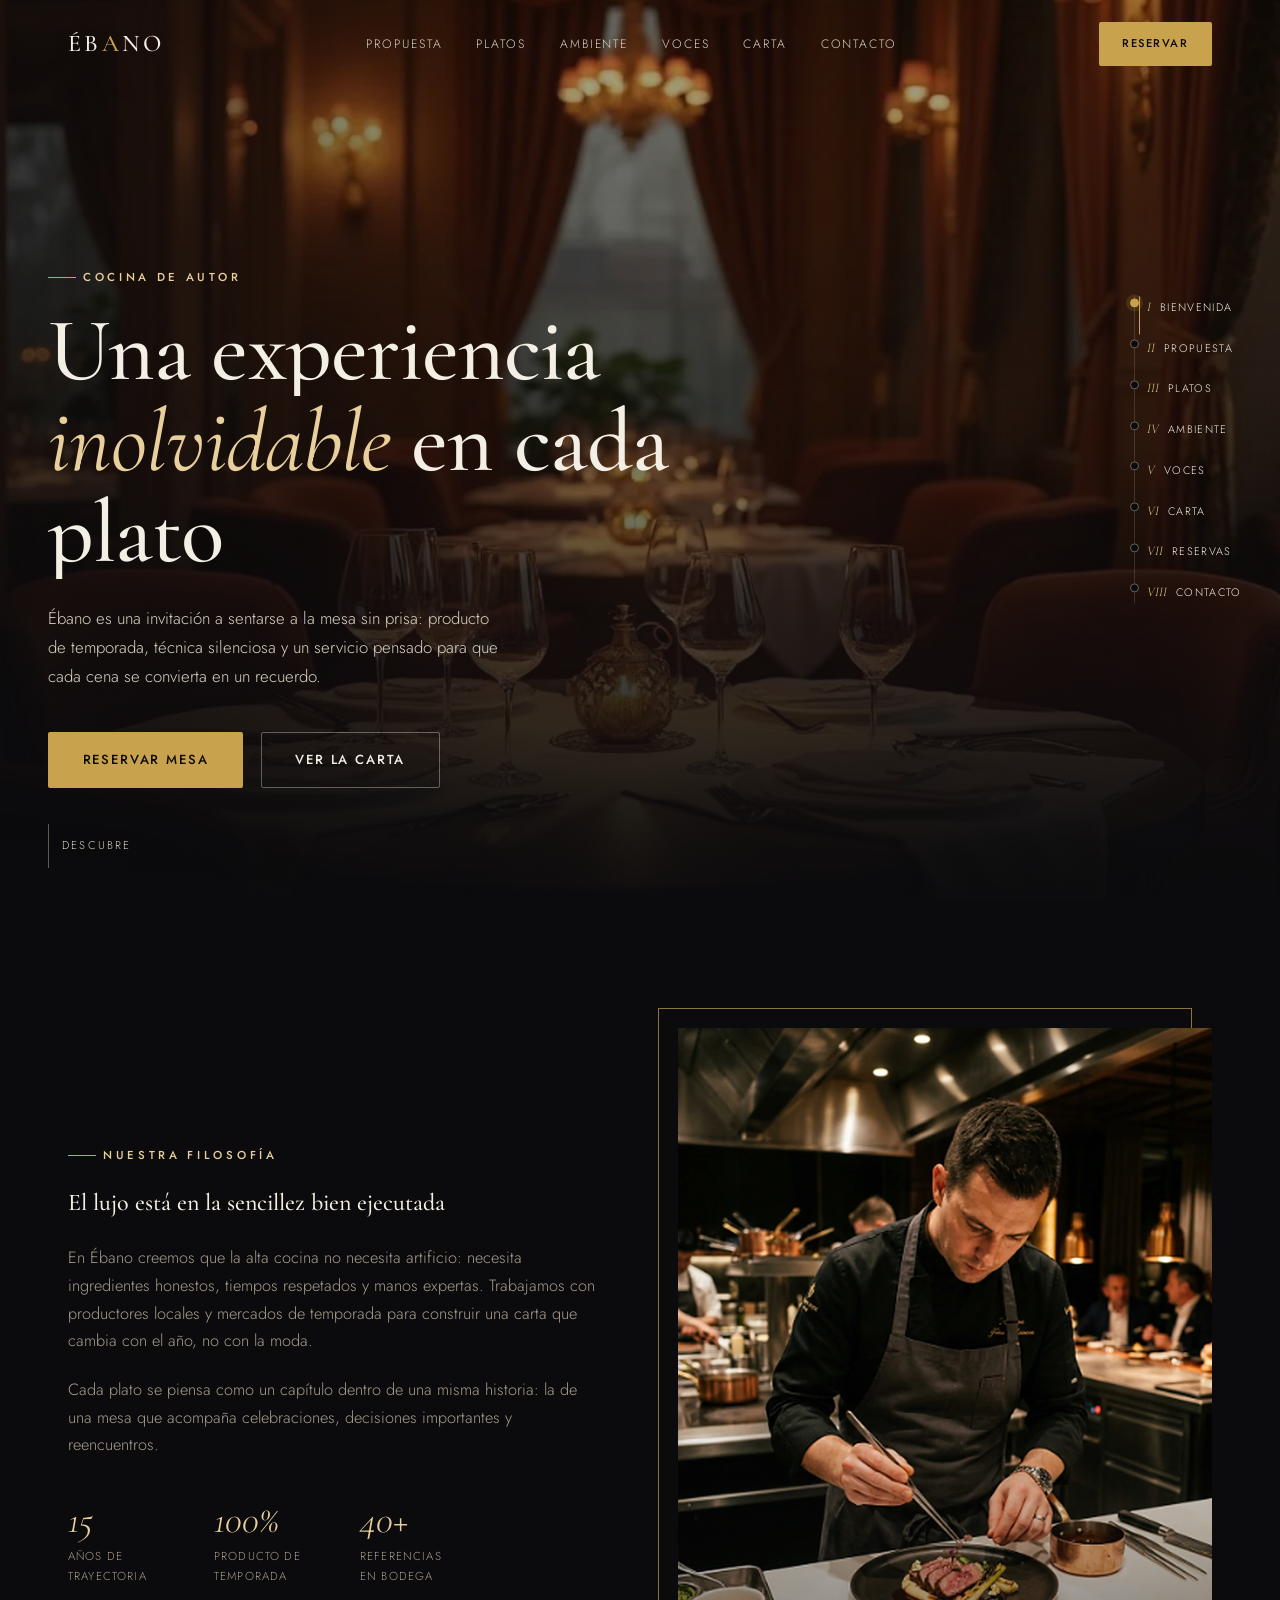
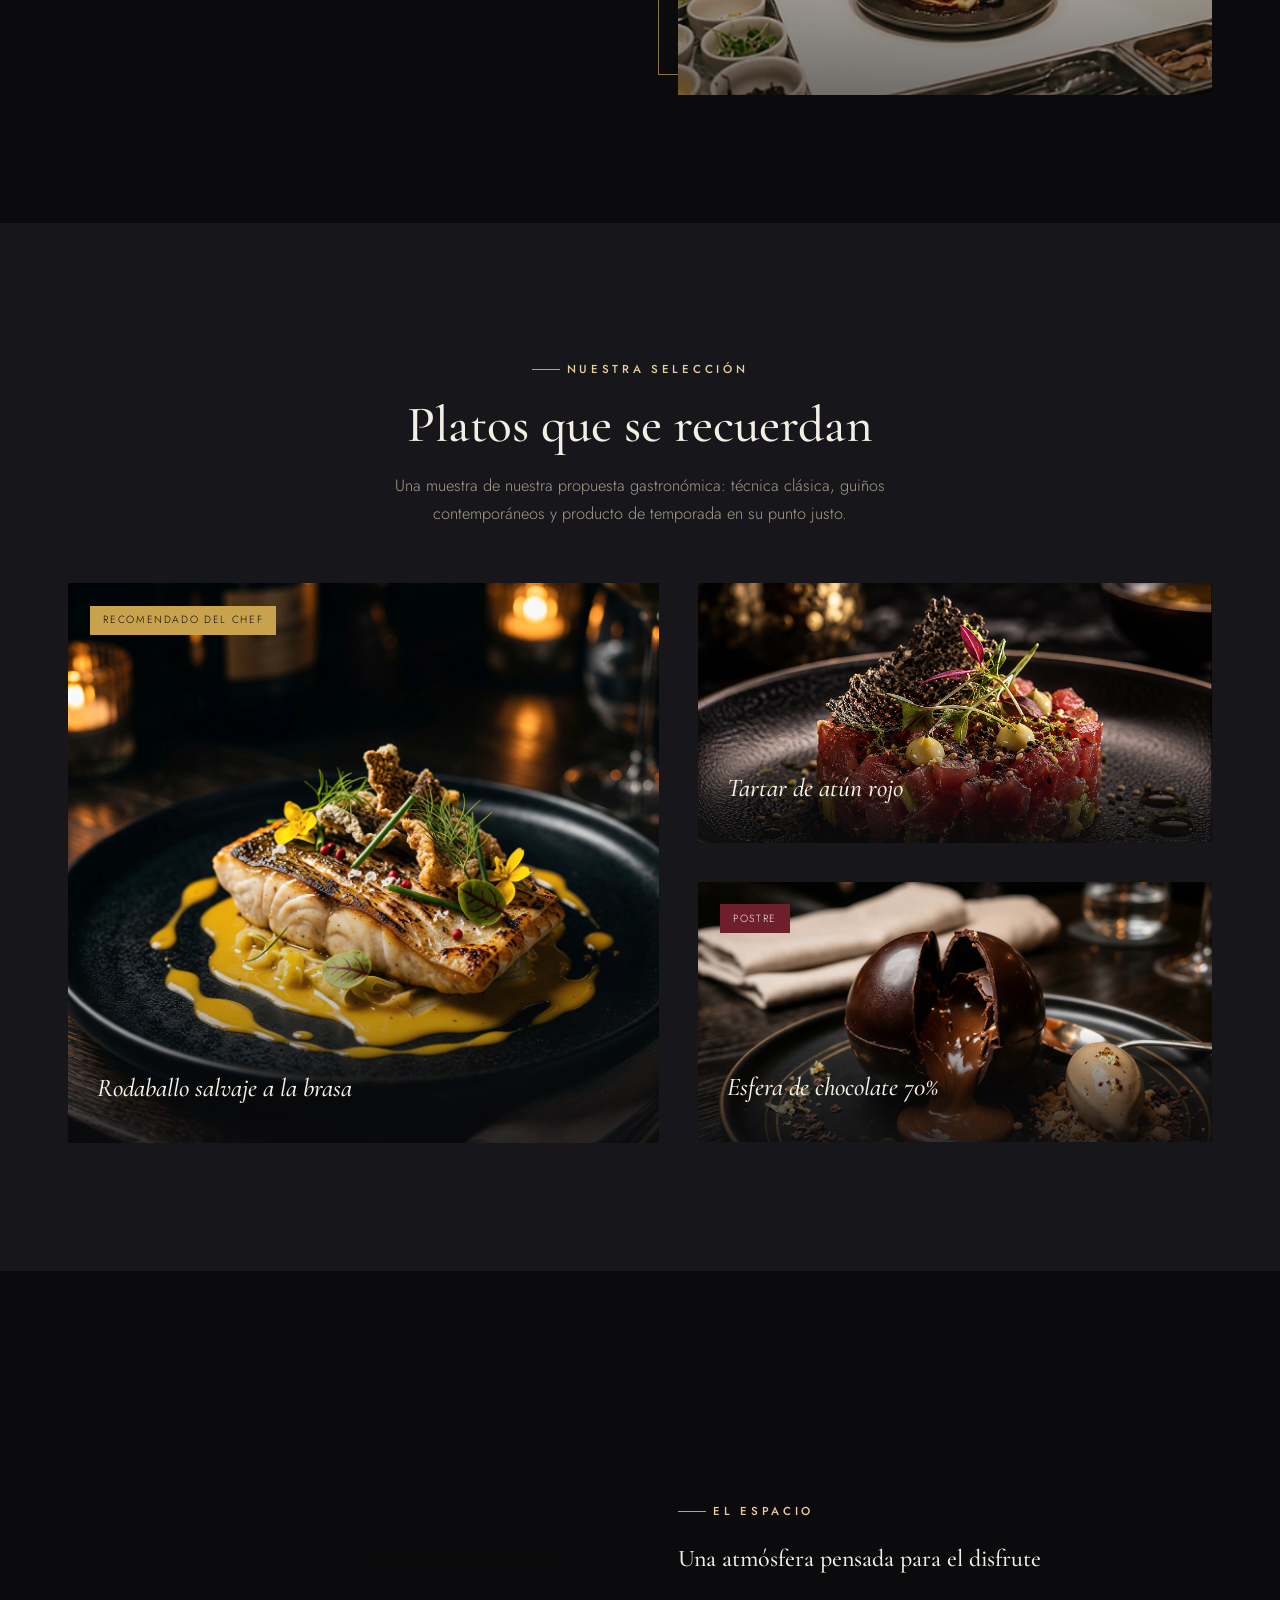
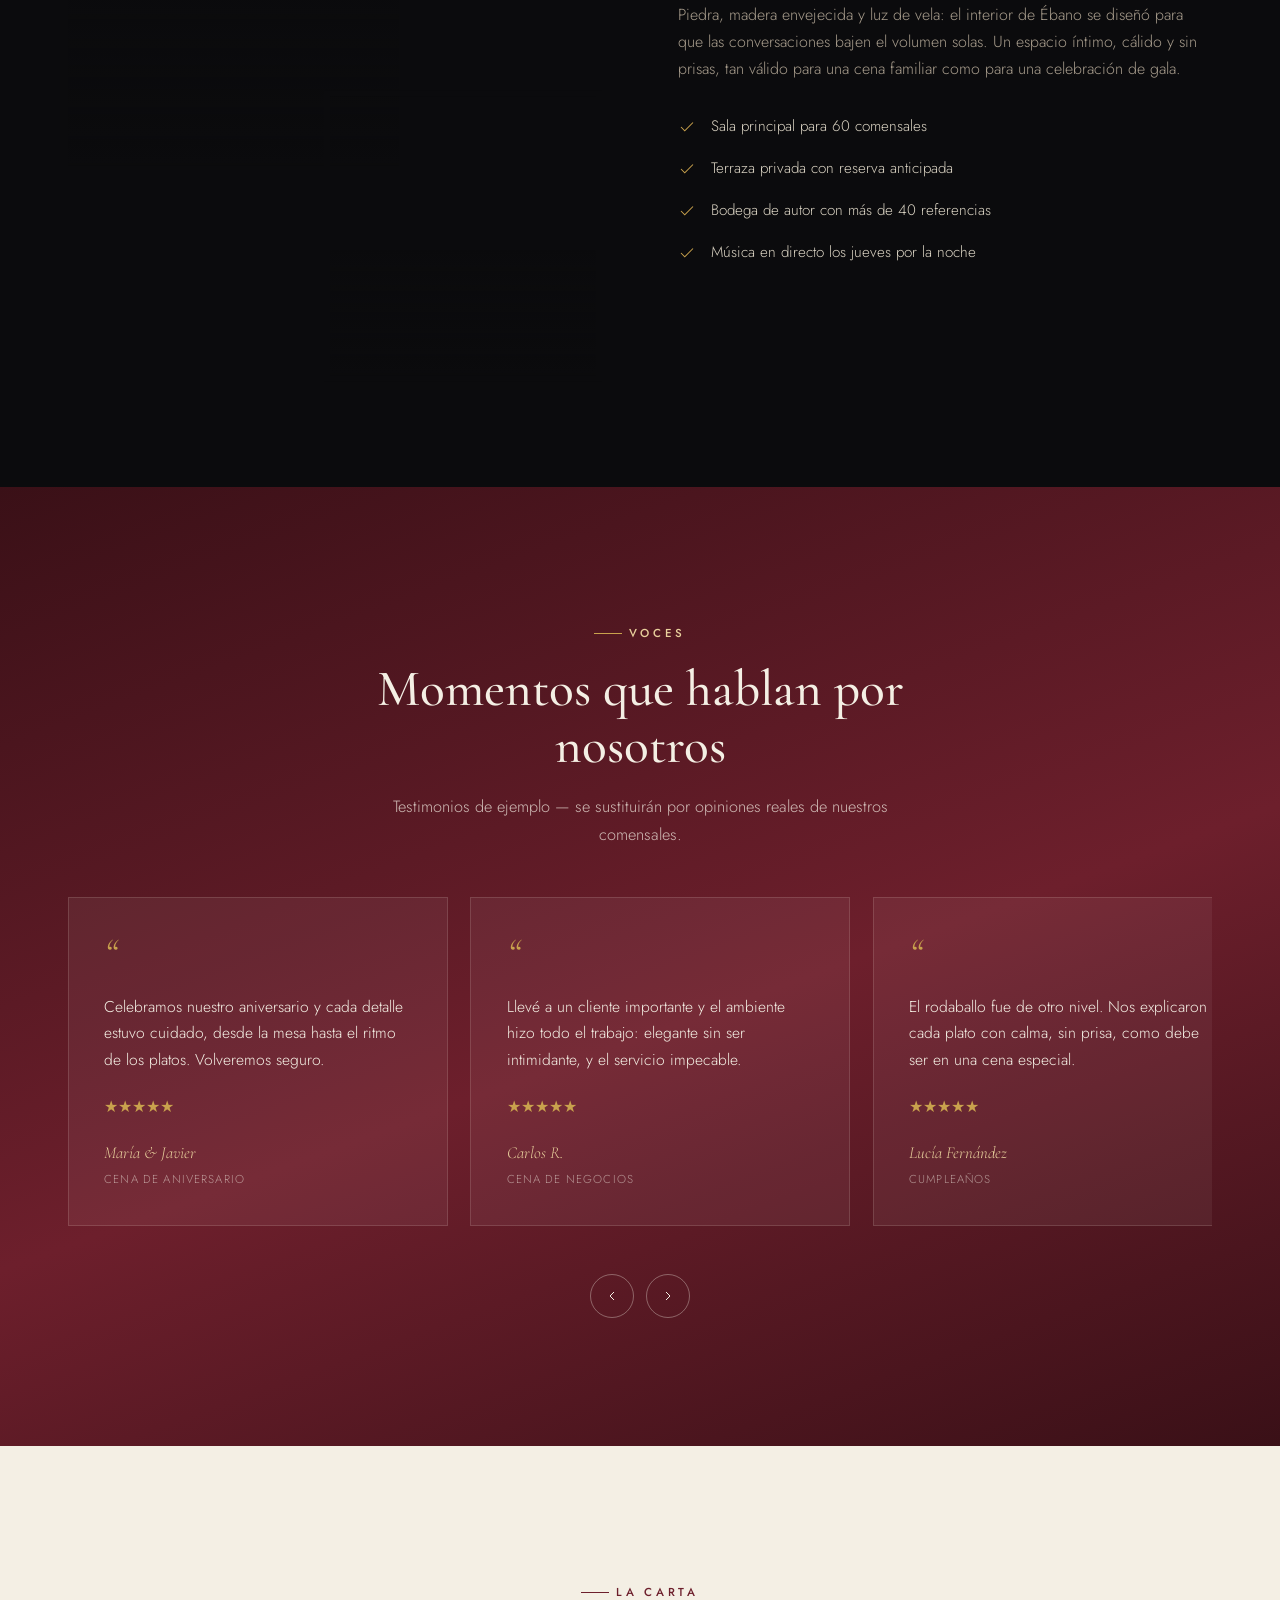
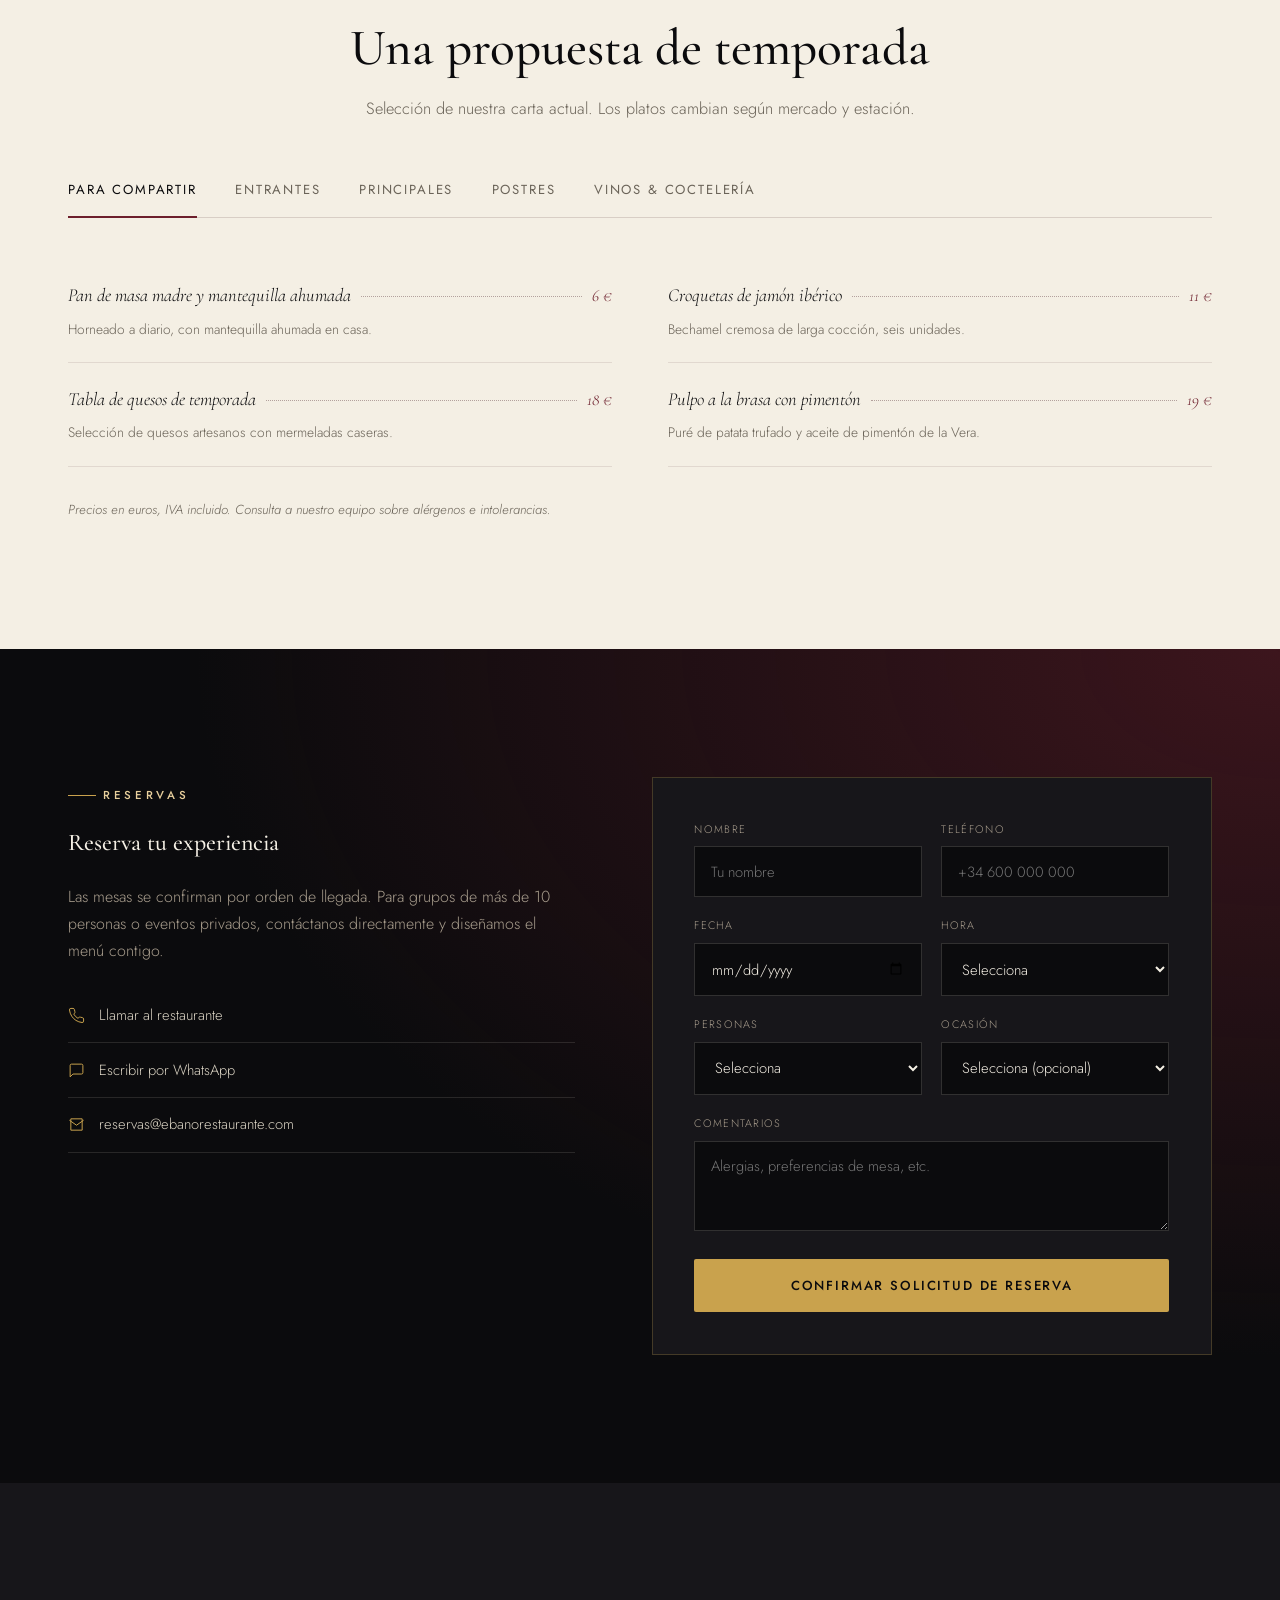
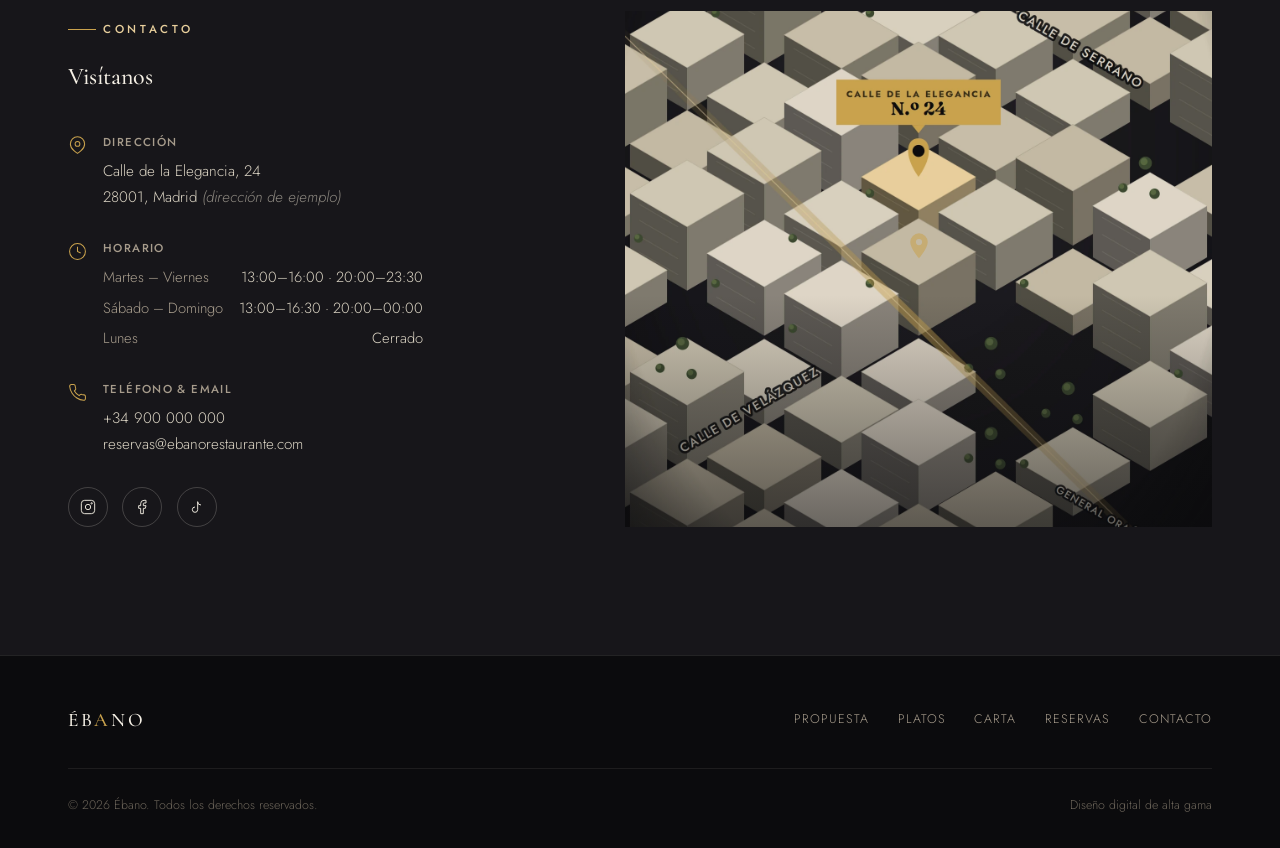
==== commit f00007cb: "Add files via upload" ====
--- a/Ebano Restaurant/index.html
+++ b/Ebano Restaurant/index.html
@@ -8,7 +8,7 @@
 
 <link rel="preconnect" href="https://fonts.googleapis.com">
 <link rel="preconnect" href="https://fonts.gstatic.com" crossorigin>
-<link href="https://fonts.googleapis.com/css2?family=Fraunces:ital,wght@0,300;0,400;0,500;0,600;1,400;1,500&family=Jost:wght@300;400;500;600&display=swap" rel="stylesheet">
+<link href="https://fonts.googleapis.com/css2?family=Cormorant+Garamond:ital,wght@0,300;0,400;0,500;0,600;0,700;1,400;1,500;1,600&family=Jost:wght@300;400;500;600&display=swap" rel="stylesheet">
 
 <style>
 /* ============================================================
@@ -29,7 +29,7 @@
   --stone: #a79c8c;
   --stone-dark: #6b6459;
 
-  --font-display: 'Fraunces', serif;
+  --font-display: 'Cormorant Garamond', serif;
   --font-body: 'Jost', sans-serif;
 
   --container: 1240px;
